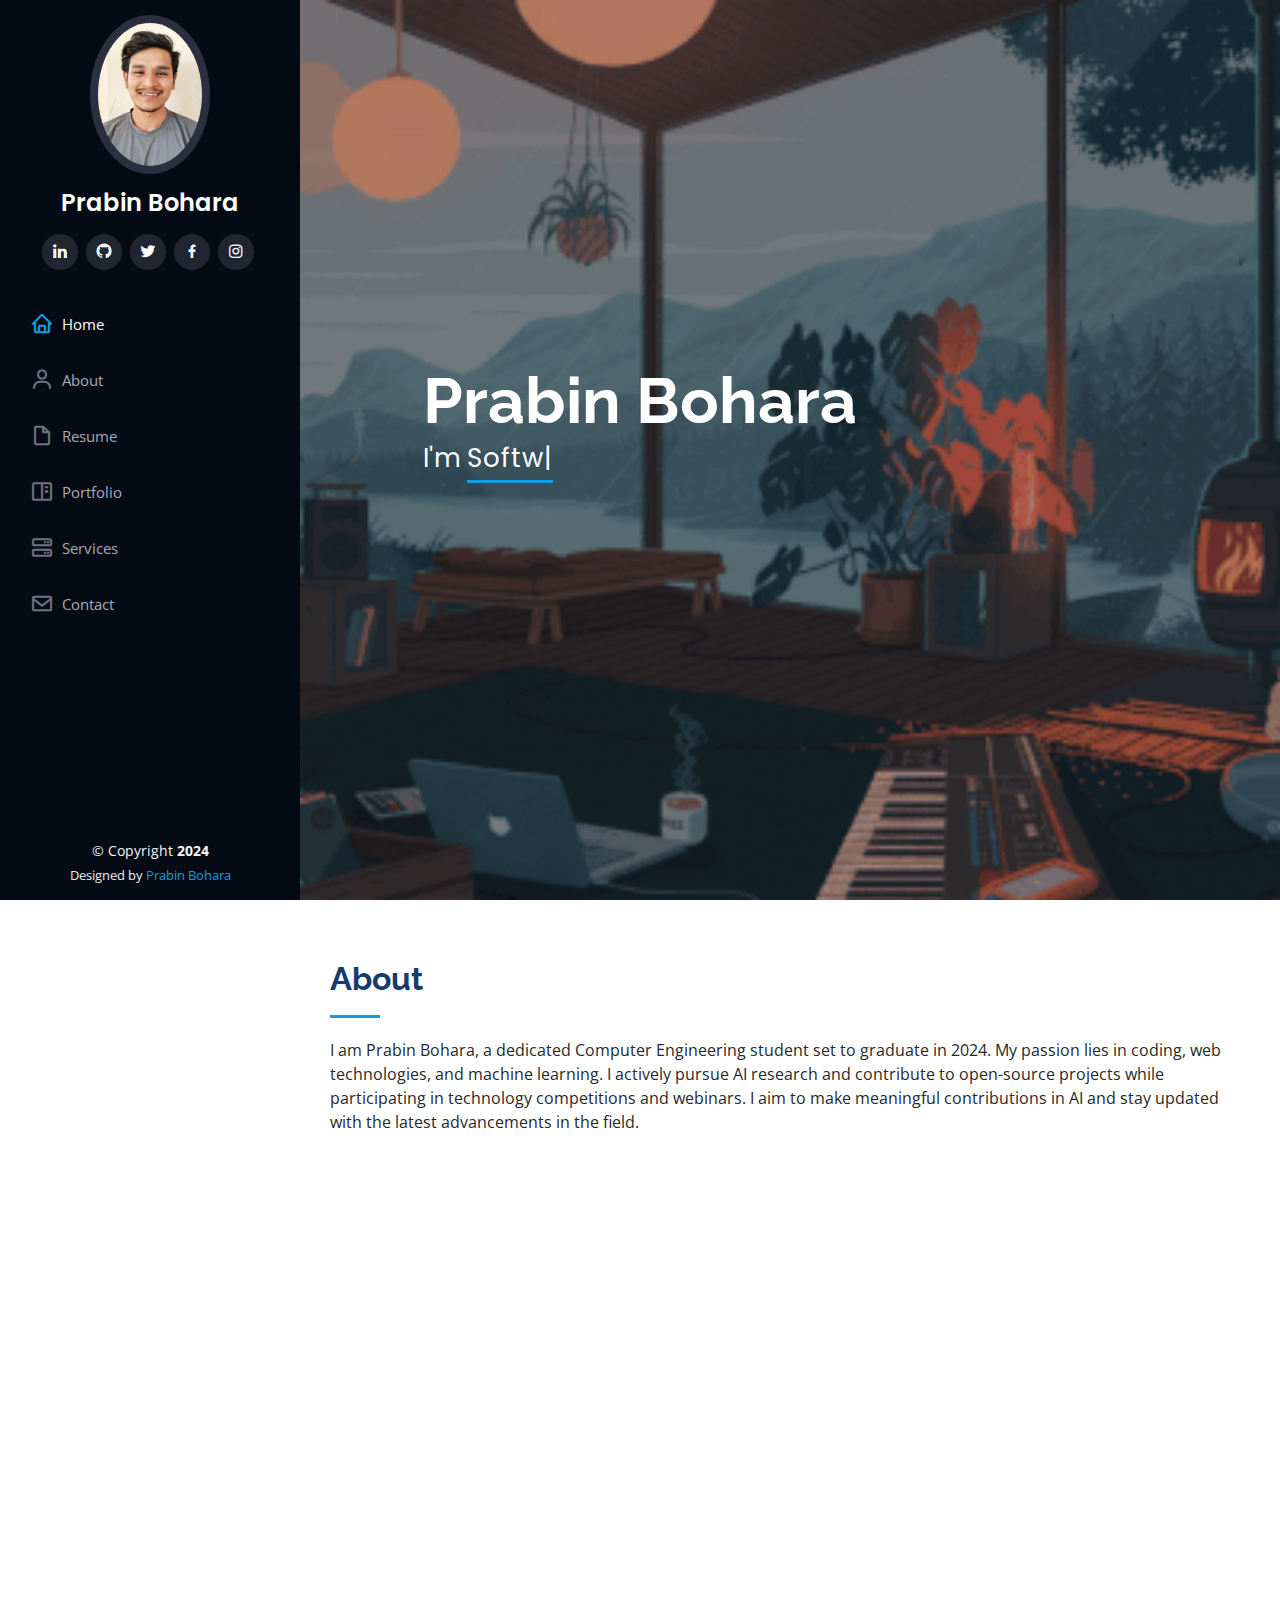
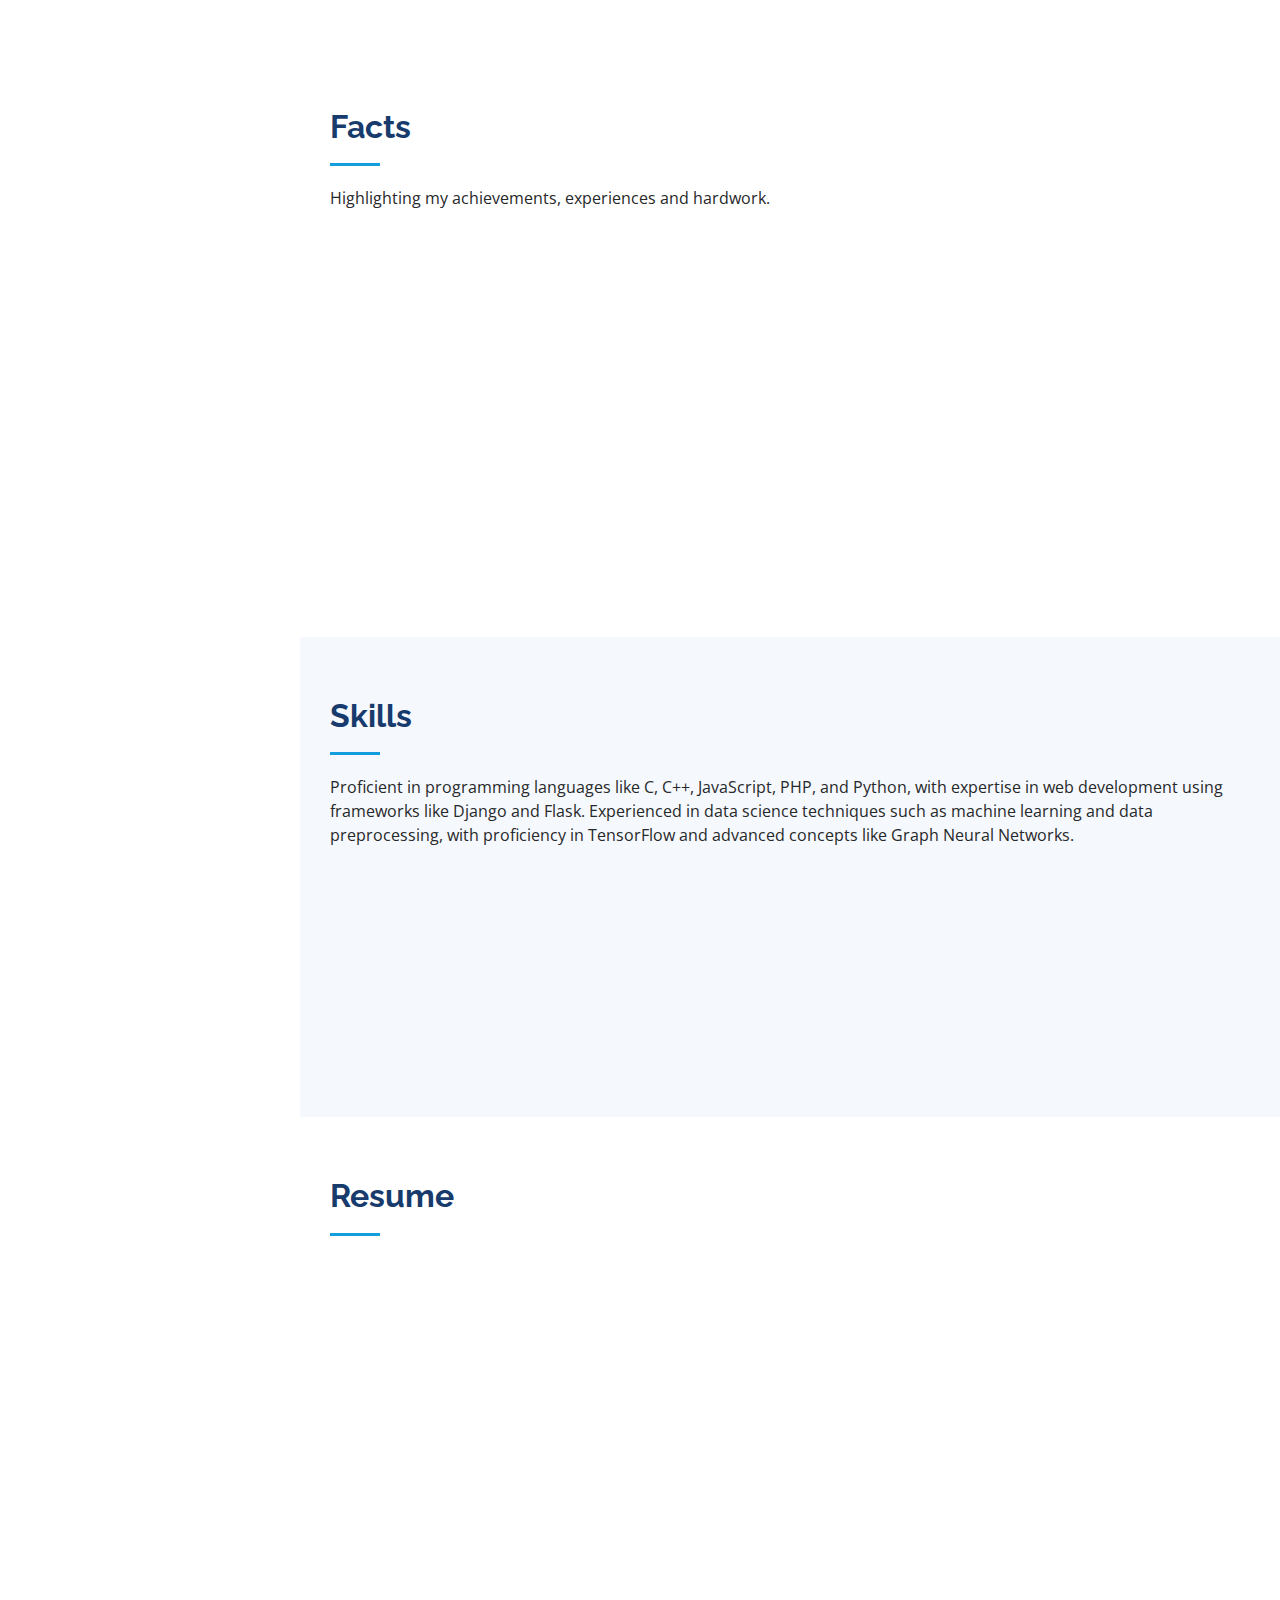
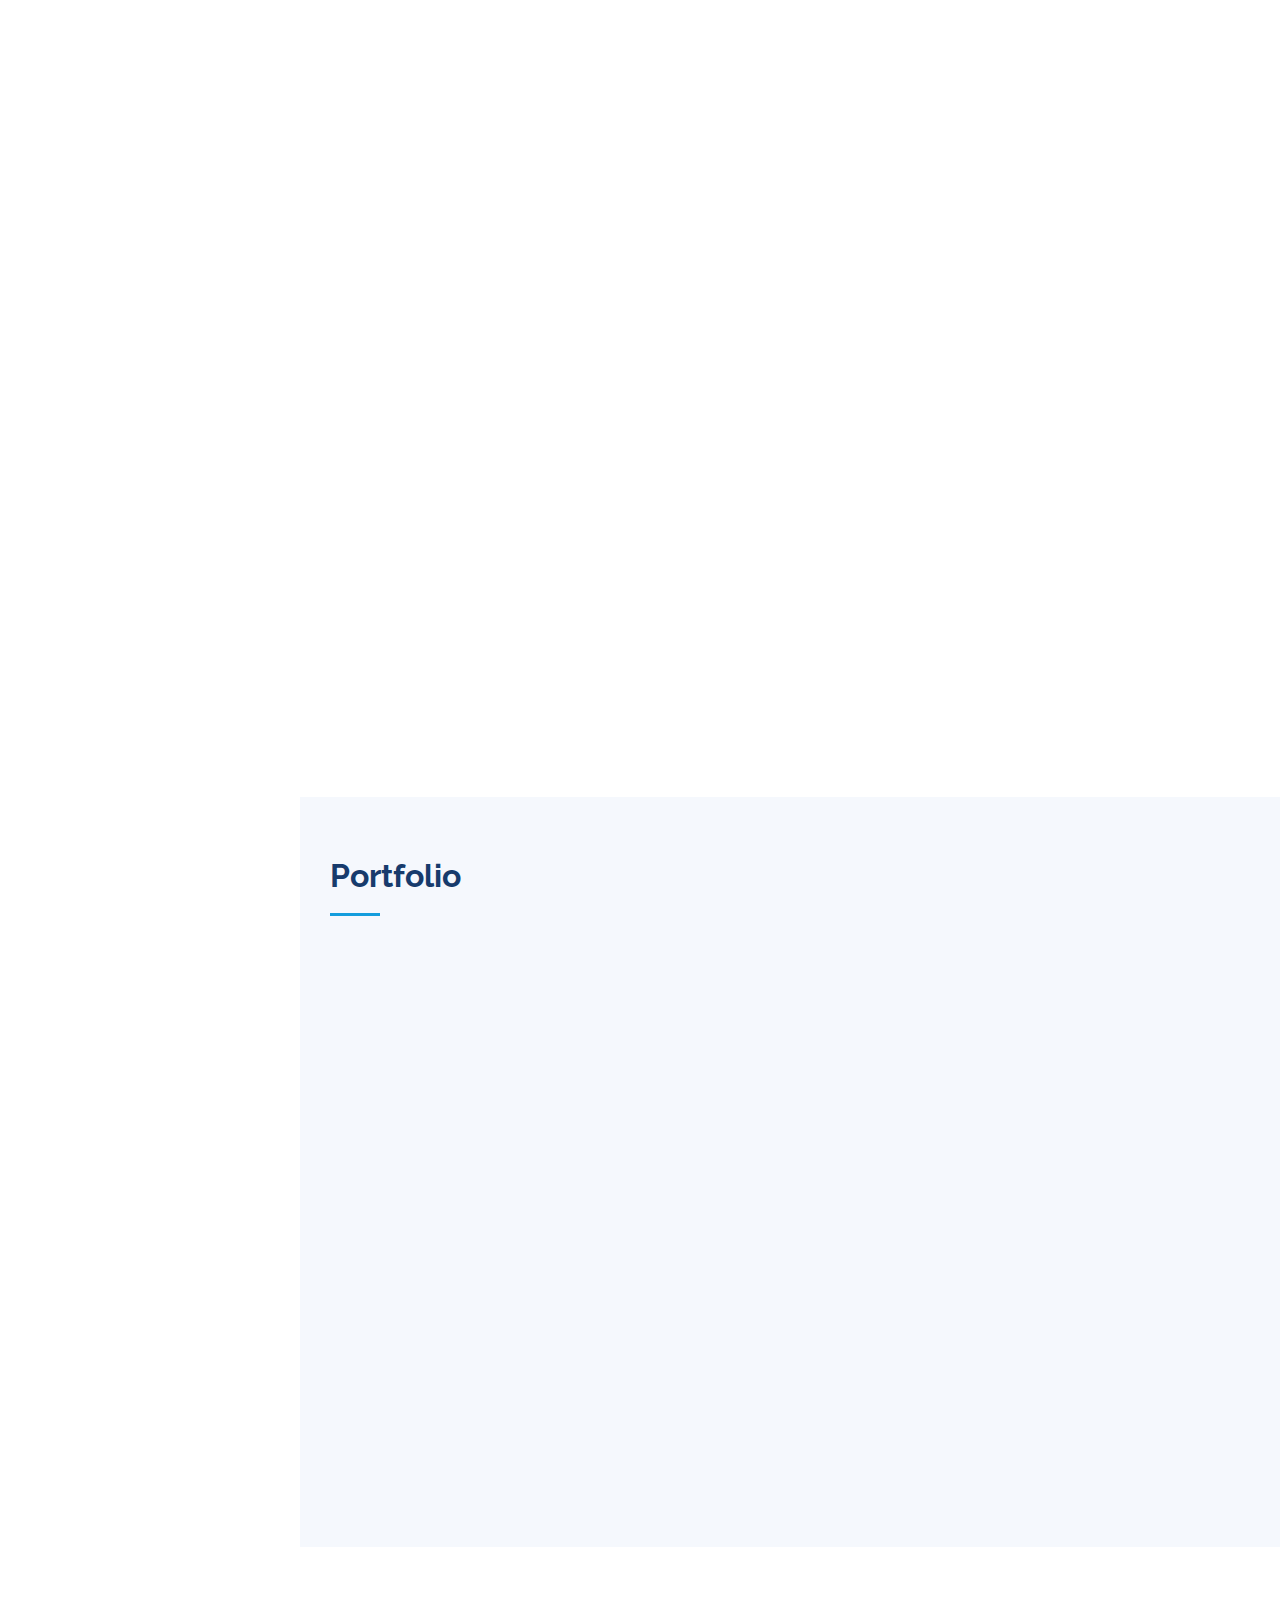
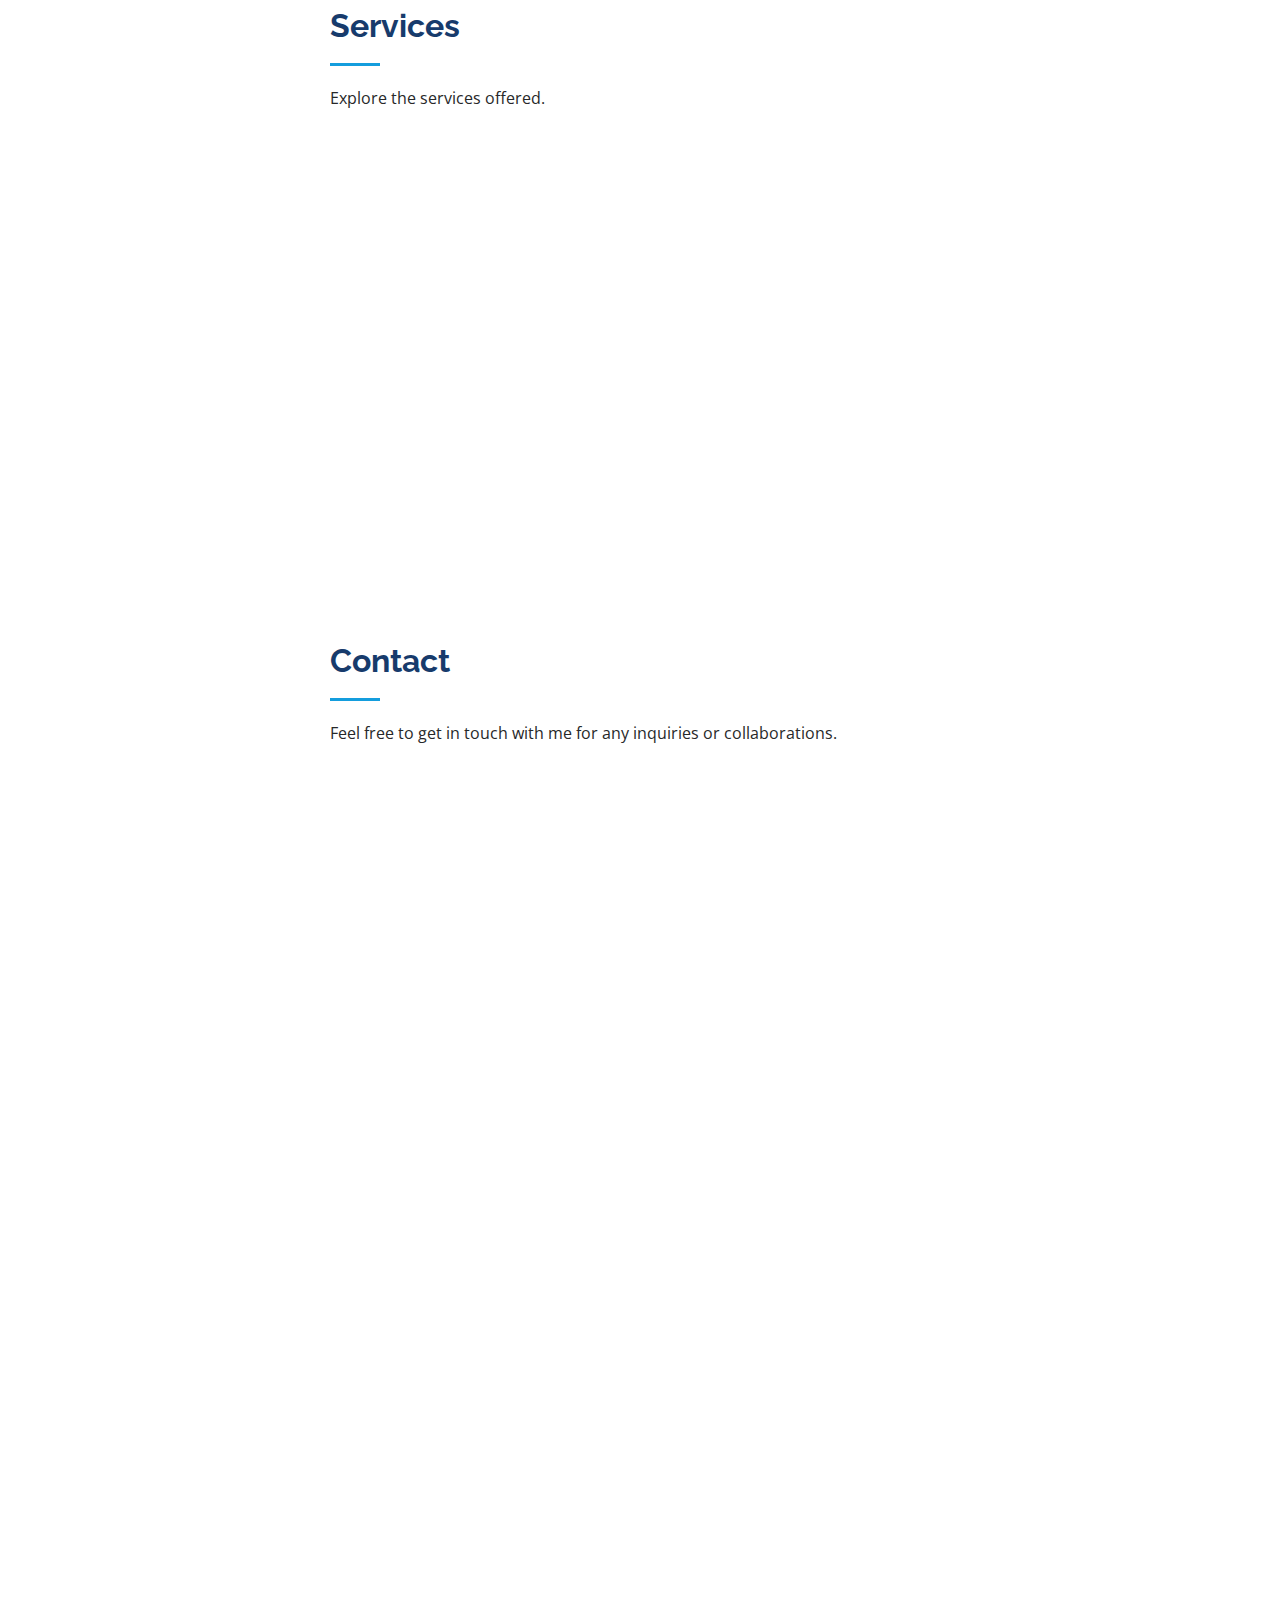
==== index.html @ 0c01a7d6 "Initial commit" ====
<!DOCTYPE html>
<html lang="en">

<head>
  <meta charset="utf-8">
  <meta content="width=device-width, initial-scale=1.0" name="viewport">

  <title>Prabin Bohara</title>
  <meta content="" name="description">
  <meta content="" name="keywords">

  <!-- Favicons -->
  <link href="assets/img/favicon.png" rel="icon">
  <link href="assets/img/apple-touch-icon.png" rel="apple-touch-icon">

  <!-- Google Fonts -->
  <link href="https://fonts.googleapis.com/css?family=Open+Sans:300,300i,400,400i,600,600i,700,700i|Raleway:300,300i,400,400i,500,500i,600,600i,700,700i|Poppins:300,300i,400,400i,500,500i,600,600i,700,700i" rel="stylesheet">

  <!-- Vendor CSS Files -->
  <link href="assets/vendor/aos/aos.css" rel="stylesheet">
  <link href="assets/vendor/bootstrap/css/bootstrap.min.css" rel="stylesheet">
  <link href="assets/vendor/bootstrap-icons/bootstrap-icons.css" rel="stylesheet">
  <link href="assets/vendor/boxicons/css/boxicons.min.css" rel="stylesheet">
  <link href="assets/vendor/glightbox/css/glightbox.min.css" rel="stylesheet">
  <link href="assets/vendor/swiper/swiper-bundle.min.css" rel="stylesheet">

  <!-- Template Main CSS File -->
  <link href="assets/css/style.css" rel="stylesheet">
</head>

<body>

  <!-- ======= Mobile nav toggle button ======= -->
  <i class="bi bi-list mobile-nav-toggle d-xl-none"></i>

  <!-- ======= Header ======= -->
  <header id="header">
    <div class="d-flex flex-column">

      <div class="profile">
        <img src="assets/img/profile-img.jpg" alt="" class="img-fluid rounded-circle">
        <h1 class="text-light"><a href="index.html">Prabin Bohara</a></h1>
        <div class="social-links mt-3 text-center">
          <a href="https://www.linkedin.com/in/prabinbohara10/" class="linkedin"><i class="bx bxl-linkedin"></i></a>
          <a href="https://github.com/prabinbohara10" class="github"><i class="bx bxl-github"></i></a>
          <a href="#" class="linkedin"><i class="bx bxl-twitter"></i></a>
          <a href="https://www.facebook.com/prabin.bohara.733/" class="facebook"><i class="bx bxl-facebook"></i></a>
          <a href="#" class="instagram"><i class="bx bxl-instagram"></i></a>
          <!-- <a href="#" class="google-plus"><i class="bx bxl-skype"></i></a> -->
          
        </div>
      </div>

      <nav id="navbar" class="nav-menu navbar">
        <ul>
          <li><a href="#hero" class="nav-link scrollto active"><i class="bx bx-home"></i> <span>Home</span></a></li>
          <li><a href="#about" class="nav-link scrollto"><i class="bx bx-user"></i> <span>About</span></a></li>
          <li><a href="#resume" class="nav-link scrollto"><i class="bx bx-file-blank"></i> <span>Resume</span></a></li>
          <li><a href="#portfolio" class="nav-link scrollto"><i class="bx bx-book-content"></i> <span>Portfolio</span></a></li>
          <li><a href="#services" class="nav-link scrollto"><i class="bx bx-server"></i> <span>Services</span></a></li>
          <li><a href="#contact" class="nav-link scrollto"><i class="bx bx-envelope"></i> <span>Contact</span></a></li>
        </ul>
      </nav><!-- .nav-menu -->
    </div>
  </header><!-- End Header -->

  <!-- ======= Hero Section ======= -->
  <section id="hero" class="d-flex flex-column justify-content-center align-items-center">
    <div class="hero-container" data-aos="fade-in">
      <h1>Prabin Bohara</h1>
      <p>I'm <span class="typed" data-typed-items="Software Developer, Designer, ML Engineer, Freelancer"></span></p>
    </div>
  </section><!-- End Hero -->

  <main id="main">

    <!-- ======= About Section ======= -->
    <section id="about" class="about">
      <div class="container">

        <div class="section-title">
          <h2>About</h2>
          <p>I am Prabin Bohara, a dedicated Computer Engineering student set to graduate in 2024. My passion lies in coding, web technologies, and machine learning. I actively pursue AI research and contribute to open-source projects while participating in technology competitions and webinars. I aim to make meaningful contributions in AI and stay updated with the latest advancements in the field.</p>
        </div>

        <div class="row">
          <div class="col-lg-4" data-aos="fade-right">
            <img src="assets/img/profile-img.jpg" class="img-fluid" alt="">
          </div>
          <div class="col-lg-8 pt-4 pt-lg-0 content" data-aos="fade-left">
            <h3>Machine Learning Engineer &amp; Web Developer.</h3>
            <p class="fst-italic">
              I am currently engaged in two exciting projects: Firstly, I'm working on 3D human reconstruction from 2D images with garment transfer and fine texture details. Secondly, I'm developing object detection models tailored for agricultural farms to run on edge devices. These projects involve advanced computer vision techniques and optimization for real-time analysis in resource-constrained environments.
            </p>
            <br>
            <br>
            <div class="row">
              <div class="col-lg-6">
                <ul>
                  <li><i class="bi bi-chevron-right"></i> <strong>Birthday:</strong> <span>10 June 2000</span></li>
                  <li><i class="bi bi-chevron-right"></i> <strong>Website:</strong> <span>www.prabinbohara.com.np</span></li>
                  <li><i class="bi bi-chevron-right"></i> <strong>Phone:</strong> <span>+977-9840384109</span></li>
                  <li><i class="bi bi-chevron-right"></i> <strong>City:</strong> <span>Kathmandu, Nepal</span></li>
                </ul>
              </div>
              <div class="col-lg-6">
                <ul>
                  <li><i class="bi bi-chevron-right"></i> <strong>Age:</strong> <span>23</span></li>
                  <li><i class="bi bi-chevron-right"></i> <strong>Degree:</strong> <span>B.E. Computer Engineering</span></li>
                  <li><i class="bi bi-chevron-right"></i> <strong>Email:</strong> <span>prabinbohara10@gmail.com</span></li>
                  <li><i class="bi bi-chevron-right"></i> <strong>Freelance:</strong> <span>Available</span></li>
                </ul>
              </div>
            </div>
            <p>
              
            </p>
          </div>
        </div>

      </div>
    </section><!-- End About Section -->

    <!-- ======= Facts Section ======= -->
    <section id="facts" class="facts">
      <div class="container">

        <div class="section-title">
          <h2>Facts</h2>
          <p>Highlighting my achievements, experiences and hardwork.</p>
        </div>

        <div class="row no-gutters">

          <div class="col-lg-3 col-md-6 d-md-flex align-items-md-stretch" data-aos="fade-up">
            <div class="count-box">
              <i class="bi bi-emoji-smile"></i>
              <span data-purecounter-start="0" data-purecounter-end="70" data-purecounter-duration="1" class="purecounter"></span>
              <p><strong>Projects Completed</strong><br>Wide-ranging portfolio including web development, machine learning applications, and software engineering projects.</p>
            </div>
          </div>

          <div class="col-lg-3 col-md-6 d-md-flex align-items-md-stretch" data-aos="fade-up" data-aos-delay="100">
            <div class="count-box">
              <i class="bi bi-journal-richtext"></i>
              <span data-purecounter-start="0" data-purecounter-end="10" data-purecounter-duration="1" class="purecounter"></span>
              <p><strong>Certifications</strong><br>Achieved certifications in machine learning, web development, and data science.</p>
            </div>
          </div>

          <div class="col-lg-3 col-md-6 d-md-flex align-items-md-stretch" data-aos="fade-up" data-aos-delay="200">
            <div class="count-box">
              <i class="bi bi-headset"></i>
              <span data-purecounter-start="0" data-purecounter-end="9900" data-purecounter-duration="1" class="purecounter"></span>
              <p><strong>Hours of Learning</strong><br>Devoted over 1000 hours to self-learning and professional development.</p>
            </div>
          </div>

          <div class="col-lg-3 col-md-6 d-md-flex align-items-md-stretch" data-aos="fade-up" data-aos-delay="300">
            <div class="count-box">
              <i class="bi bi-people"></i>
              <span data-purecounter-start="0" data-purecounter-end="9" data-purecounter-duration="1" class="purecounter"></span>
              <p><strong>Team Projects</strong><br>Collaborated on 5+ interdisciplinary projects with diverse teams.</p>
            </div>
          </div>

        </div>

      </div>
    </section><!-- End Facts Section -->
    

    <!-- ======= Skills Section ======= -->
    <section id="skills" class="skills section-bg">
      <div class="container">

        <div class="section-title">
          <h2>Skills</h2>
          <p>Proficient in programming languages like C, C++, JavaScript, PHP, and Python, with expertise in web development using frameworks like Django and Flask. Experienced in data science techniques such as machine learning and data preprocessing, with proficiency in TensorFlow and advanced concepts like Graph Neural Networks.</p>
        </div>

        <div class="row skills-content">

          <div class="col-lg-6" data-aos="fade-up">

            <div class="progress">
              <span class="skill">Python <i class="val">95%</i></span>
              <div class="progress-bar-wrap">
                <div class="progress-bar" role="progressbar" aria-valuenow="95" aria-valuemin="0" aria-valuemax="100"></div>
              </div>
            </div>

            <div class="progress">
              <span class="skill">JavaScript <i class="val">75%</i></span>
              <div class="progress-bar-wrap">
                <div class="progress-bar" role="progressbar" aria-valuenow="75" aria-valuemin="0" aria-valuemax="100"></div>
              </div>
            </div>

            <div class="progress">
              <span class="skill">PHP <i class="val">75%</i></span>
              <div class="progress-bar-wrap">
                <div class="progress-bar" role="progressbar" aria-valuenow="75" aria-valuemin="0" aria-valuemax="100"></div>
              </div>
            </div>

          </div>

          <div class="col-lg-6" data-aos="fade-up" data-aos-delay="100">

            <div class="progress">
              <span class="skill">Machine Learning <i class="val">80%</i></span>
              <div class="progress-bar-wrap">
                <div class="progress-bar" role="progressbar" aria-valuenow="80" aria-valuemin="0" aria-valuemax="100"></div>
              </div>
            </div>

            <div class="progress">
              <span class="skill">Computer Vision<i class="val">75%</i></span>
              <div class="progress-bar-wrap">
                <div class="progress-bar" role="progressbar" aria-valuenow="75" aria-valuemin="0" aria-valuemax="100"></div>
              </div>
            </div>

            <div class="progress">
              <span class="skill">Data Structure and Algorithm <i class="val">80%</i></span>
              <div class="progress-bar-wrap">
                <div class="progress-bar" role="progressbar" aria-valuenow="80" aria-valuemin="0" aria-valuemax="100"></div>
              </div>
            </div>

          </div>

        </div>

      </div>
    </section><!-- End Skills Section -->

    <!-- ======= Resume Section ======= -->
    <section id="resume" class="resume">
      <div class="container">

        <div class="section-title">
          <h2>Resume</h2>
          <p><!--Title of resume--></p>
        </div>

        <div class="row">
          <div class="col-lg-6" data-aos="fade-up">
            <h3 class="resume-title">Education</h3>
            <div class="resume-item">
              <h4>Bachelor of Computer Engineering</h4>
              <h5>2020 - Present</h5>
              <p><em>Thapathali Campus – Institute Of Engineering, Thapathali, Kathmandu</em></p>
              <p>Percentage: 75%</p>
            </div>
            <div class="resume-item">
              <h4>High School Diploma</h4>
              <h5>2017 - 2019</h5>
              <p><em>Sainik Awasiya Mahavidyalaya, Sallaghari, Bhaktapur</em></p>
              <p>GPA: 3.36</p>
            </div>

            <h3 class="resume-title">Experience</h3>
            <div class="resume-item">
              <h4>R&D Intern</h4>
              <h5>Jan, 2024 - Present</h5>
              <p><em>Javra Softwares, Kathmandu</em></p>
              <ul>
                <li>Working on Image/Product creation for e-commerce using generative modeling.</li>
                <li>Developing object detection for agriculture farm to run on edge devices.</li>
              </ul>
            </div>
            <div class="resume-item">
              <h4>Consultant</h4>
              <h5>June, 2023 - Present</h5>
              <p><em>ECAST - Electronics and Computer Community Amidst Students, Thapathali, Kathmandu</em></p>
              <ul>
                <li>Event Manager: Feb, 2022 – May, 2023</li>
                <li>Software Co-ordinator: Jan, 2020 – Feb, 2022</li>
              </ul>
            </div> 
          </div>

          <div class="col-lg-6" data-aos="fade-up" data-aos-delay="100">
            <h3 class="resume-title"></h3>
            <div class="resume-item">
              <h4>Autonomous Engineer</h4>
              <h5>Dec, 2021 - Present</h5>
              <p><em>Team Shireto, Thapathali, Kathmandu</em></p>
              <ul>
                <li>Lane Construction: Mathematical algorithms for lane detection and regression.</li>
                <li>Object Detection: Utilized single-shot detectors like YOLO(v5) and fine-tuned models.</li>
                <li>Perception and Localization: Designed algorithms for object perception and localization.</li>
                <li>Planning and Control: Developed initial phase of global planning algorithm.</li>
              </ul>
            </div>
            <div class="resume-item">
              <h4>AI Fellowship</h4>
              <h5>Jan, 2023 - Nov, 2023</h5>
              <p><em>Fuse Machines, Kathmandu</em></p>
              <ul>
                <li>Completed the Fusemachines AI Fellowship, gaining hands-on experience in AI and Data Science.</li>
                <li>Acquired expertise in data cleaning, mapping, analysis, and applied concepts in real-world projects.</li>
                <li>Received full scholarship and Microdegree™, with exposure to potential career opportunities at renowned tech companies.</li>
              </ul>
            </div>
            <div class="resume-item">
              <h4>Student Partnership</h4>
              <h5>Apr, 2023 - Dec, 2023</h5>
              <p><em>Leapfrog Technology, Kathmandu</em></p>
              <ul>
                <li>Participated in the Leapfrog Student Partnership Program, enhancing soft and technical skills.</li>
                <li>Engaged with industry professionals and peers, expanding professional network.</li>
                <li>Led and contributed to various team projects, developing project management and software development skills.</li>
              </ul>
            </div>
          
          </div>
        </div>
                

        

      </div>
    </section><!-- End Resume Section -->

    <!-- ======= Portfolio Section ======= -->
    <section id="portfolio" class="portfolio section-bg">
      <div class="container">

        <div class="section-title">
          <h2>Portfolio</h2>
          <p></p>
        </div>

        <div class="row" data-aos="fade-up">
          <div class="col-lg-12 d-flex justify-content-center">
            <ul id="portfolio-flters">
              <li data-filter="*" class="filter-active">All</li>
              <li data-filter=".filter-app">App</li>
              <li data-filter=".filter-card">Card</li>
              <li data-filter=".filter-web">Web</li>
            </ul>
          </div>
        </div>

        <div class="row portfolio-container" data-aos="fade-up" data-aos-delay="100">

          <div class="col-lg-4 col-md-6 portfolio-item filter-app">
            <div class="portfolio-wrap">
              <img src="assets/img/portfolio/portfolio-1.png" class="img-fluid" alt="">
              <div class="portfolio-links">
                <a href="https://github.com/prabinbohara10/Virtual-Try-On-Web-App"  title="Code"><i class="bx bxl-github"></i></a>
                <a href="https://youtu.be/Ln3ZlYpJ9sw" title="Video Demo"><i class="bx bxl-youtube"></i></a>
              </div>
            </div>
          </div>

          <div class="col-lg-4 col-md-6 portfolio-item filter-web">
            <div class="portfolio-wrap">
              <img src="assets/img/portfolio/portfolio-2.png" class="img-fluid" alt="">
              <div class="portfolio-links">
                <a href="https://github.com/prabinbohara10/Fit_Fusion"  title="Code"><i class="bx bxl-github"></i></a>
                <a href="https://www.youtube.com/watch?v=EOSMt_XCK-E" title="Video Demo"><i class="bx bxl-youtube"></i></a>
              </div>
            </div>
          </div>

          <div class="col-lg-4 col-md-6 portfolio-item filter-app">
            <div class="portfolio-wrap">
              <img src="assets/img/portfolio/portfolio-3.png" class="img-fluid" alt="">
              <div class="portfolio-links">
                <a href="https://github.com/Music-Generation-with-Transformers"  title="Code"><i class="bx bxl-github"></i></a>
                <a href="https://www.youtube.com/watch?v=k5vIZ0ONbFM" title="Video Demo"><i class="bx bxl-youtube"></i></a>
              </div>
            </div>
          </div>

          <div class="col-lg-4 col-md-6 portfolio-item filter-card">
            <div class="portfolio-wrap">
              <img src="assets/img/portfolio/portfolio-4.png" class="img-fluid" alt="">
              <div class="portfolio-links">
                <a href="assets/img/portfolio/portfolio-4.png" data-gallery="portfolioGallery" class="portfolio-lightbox" title="Card 2"><i class="bx bxl-github"></i></a>
                <a href="portfolio-details.html" title="More Details"><i class="bx bxl-youtube"></i></a>
              </div>
            </div>
          </div>

          <div class="col-lg-4 col-md-6 portfolio-item filter-web">
            <div class="portfolio-wrap">
              <img src="assets/img/portfolio/portfolio-5.png" class="img-fluid" alt="">
              <div class="portfolio-links">
                <a href="assets/img/portfolio/portfolio-5.png" data-gallery="portfolioGallery" class="portfolio-lightbox" title="Web 2"><i class="bx bxl-github"></i></a>
                <a href="portfolio-details.html" title="More Details"><i class="bx bxl-youtube"></i></a>
              </div>
            </div>
          </div>

          <div class="col-lg-4 col-md-6 portfolio-item filter-app">
            <div class="portfolio-wrap">
              <img src="assets/img/portfolio/portfolio-6.png" class="img-fluid" alt="">
              <div class="portfolio-links">
                <a href="assets/img/portfolio/portfolio-6.png" data-gallery="portfolioGallery" class="portfolio-lightbox" title="App 3"><i class="bx bxl-github"></i></a>
                <a href="portfolio-details.html" title="More Details"><i class="bx bxl-youtube"></i></a>
              </div>
            </div>
          </div>

        

        </div>

      </div>
    </section><!-- End Portfolio Section -->

    

 <!-- ======= Services Section ======= -->
<section id="services" class="services">
  <div class="container">

    <div class="section-title">
      <h2>Services</h2>
      <p>Explore the services offered.</p>
    </div>

    <div class="row">
      <div class="col-lg-4 col-md-6 icon-box" data-aos="fade-up">
        <div class="icon"><i class="bi bi-gear-wide-connected"></i></div>
        <h4 class="title"><a href="#">Custom Software Development</a></h4>
        <p class="description">Tailored software solutions designed to meet specific business requirements and enhance operational efficiency.</p>
      </div>
      <div class="col-lg-4 col-md-6 icon-box" data-aos="fade-up" data-aos-delay="100">
        <div class="icon"><i class="bi bi-laptop"></i></div>
        <h4 class="title"><a href="#">Web Development</a></h4>
        <p class="description">Creating dynamic and responsive web applications to engage users and drive business growth.</p>
      </div>
      <div class="col-lg-4 col-md-6 icon-box" data-aos="fade-up" data-aos-delay="200">
        <div class="icon"><i class="bi bi-cloud-fill"></i></div>
        <h4 class="title"><a href="#">Cloud Computing</a></h4>
        <p class="description">Harnessing the power of cloud technologies to optimize infrastructure, scale resources, and enhance collaboration.</p>
      </div>
      <div class="col-lg-4 col-md-6 icon-box" data-aos="fade-up" data-aos-delay="300">
        <div class="icon"><i class="bi bi-bar-chart"></i></div>
        <h4 class="title"><a href="#">Artificial Intelligence</a></h4>
        <p class="description">Developing intelligent systems and algorithms to automate processes, analyze data, and make informed decisions.</p>
      </div>
      <div class="col-lg-4 col-md-6 icon-box" data-aos="fade-up" data-aos-delay="400">
        <div class="icon"><i class="bi bi-wifi"></i></div>
        <h4 class="title"><a href="#">IOT Products</a></h4>
        <p class="description">Designing and developing innovative Internet of Things (IoT) solutions to connect devices, collect data, and drive insights.</p>
      </div>
      <div class="col-lg-4 col-md-6 icon-box" data-aos="fade-up" data-aos-delay="500">
        <div class="icon"><i class="bi bi-palette"></i></div>
        <h4 class="title"><a href="#">UI/UX Design</a></h4>
        <p class="description">Creating intuitive and visually appealing user interfaces to enhance user interaction and satisfaction.</p>
      </div>
      
    </div>

  </div>
</section><!-- End Services Section -->


        <!-- ======= Contact Section ======= -->
    <section id="contact" class="contact">
      <div class="container">

        <div class="section-title">
          <h2>Contact</h2>
          <p>Feel free to get in touch with me for any inquiries or collaborations.</p>
        </div>

        <div class="row" data-aos="fade-in">

          <div class="col-lg-5 d-flex align-items-stretch">
            <div class="info">
              <div class="address">
                <i class="bi bi-geo-alt"></i>
                <h4>Location:</h4>
                <p>Kageshwori Manohara, Kathmandu, Nepal</p>
              </div>

              <div class="email">
                <i class="bi bi-envelope"></i>
                <h4>Email:</h4>
                <p>prabinbohara10@gmail.com</p>
              </div>

              <div class="phone">
                <i class="bi bi-phone"></i>
                <h4>Call:</h4>
                <p>+977-9840384109</p>
              </div>

              <iframe src="https://www.google.com/maps/embed?pb=!1m18!1m12!1m3!1d56519.286947822206!2d85.29351711273186!3d27.703221209850756!2m3!1f0!2f0!3f0!3m2!1i1024!2i768!4f13.1!3m3!1m2!1s0x39eb1a3391ca6e0f%3A0x5906f237d41cfba!2z4KS14KSh4KS-IOCkqCDgpa8g4KSV4KS-4KSX4KWH4KS24KWN4KS14KSw4KWAIOCkruCkqOCli-CkueCksOCkviDgpKjgpJfgpLDgpKrgpL7gpLLgpL_gpJXgpL4!5e0!3m2!1sen!2snp!4v1709171267945!5m2!1sen!2snp" width="600" height="450" style="border:0;" allowfullscreen="" loading="lazy" referrerpolicy="no-referrer-when-downgrade"></iframe>
            </div>

          </div>

          <div class="col-lg-7 mt-5 mt-lg-0 d-flex align-items-stretch">
            <form action="forms/contact.php" method="post" role="form" class="php-email-form">
              <div class="row">
                <div class="form-group col-md-6">
                  <label for="name">Your Name</label>
                  <input type="text" name="name" class="form-control" id="name" required>
                </div>
                <div class="form-group col-md-6">
                  <label for="name">Your Email</label>
                  <input type="email" class="form-control" name="email" id="email" required>
                </div>
              </div>
              <div class="form-group">
                <label for="name">Subject</label>
                <input type="text" class="form-control" name="subject" id="subject" required>
              </div>
              <div class="form-group">
                <label for="name">Message</label>
                <textarea class="form-control" name="message" rows="10" required></textarea>
              </div>
              <div class="my-3">
                <div class="loading">Loading</div>
                <div class="error-message"></div>
                <div class="sent-message">Your message has been sent. Thank you!</div>
              </div>
              <div class="text-center"><button type="submit">Send Message</button></div>
            </form>
          </div>

        </div>

      </div>
    </section><!-- End Contact Section -->

  </main><!-- End #main -->

  <!-- ======= Footer ======= -->
  <footer id="footer">
    <div class="container">
      <div class="copyright">
        &copy; Copyright <strong><span>2024</span></strong>
      </div>
      <div class="credits">
        Designed by <a href="index.html">Prabin Bohara</a>
      </div>
    </div>
  </footer><!-- End  Footer -->

  <a href="#" class="back-to-top d-flex align-items-center justify-content-center"><i class="bi bi-arrow-up-short"></i></a>

  <!-- JS Files -->
  <script src="assets/vendor/purecounter/purecounter_vanilla.js"></script>
  <script src="assets/vendor/aos/aos.js"></script>
  <script src="assets/vendor/bootstrap/js/bootstrap.bundle.min.js"></script>
  <script src="assets/vendor/glightbox/js/glightbox.min.js"></script>
  <script src="assets/vendor/isotope-layout/isotope.pkgd.min.js"></script>
  <script src="assets/vendor/swiper/swiper-bundle.min.js"></script>
  <script src="assets/vendor/typed.js/typed.umd.js"></script>
  <script src="assets/vendor/waypoints/noframework.waypoints.js"></script>
  <script src="assets/vendor/php-email-form/validate.js"></script>

  <!-- Template Main JS File -->
  <script src="assets/js/main.js"></script>

</body>

</html>
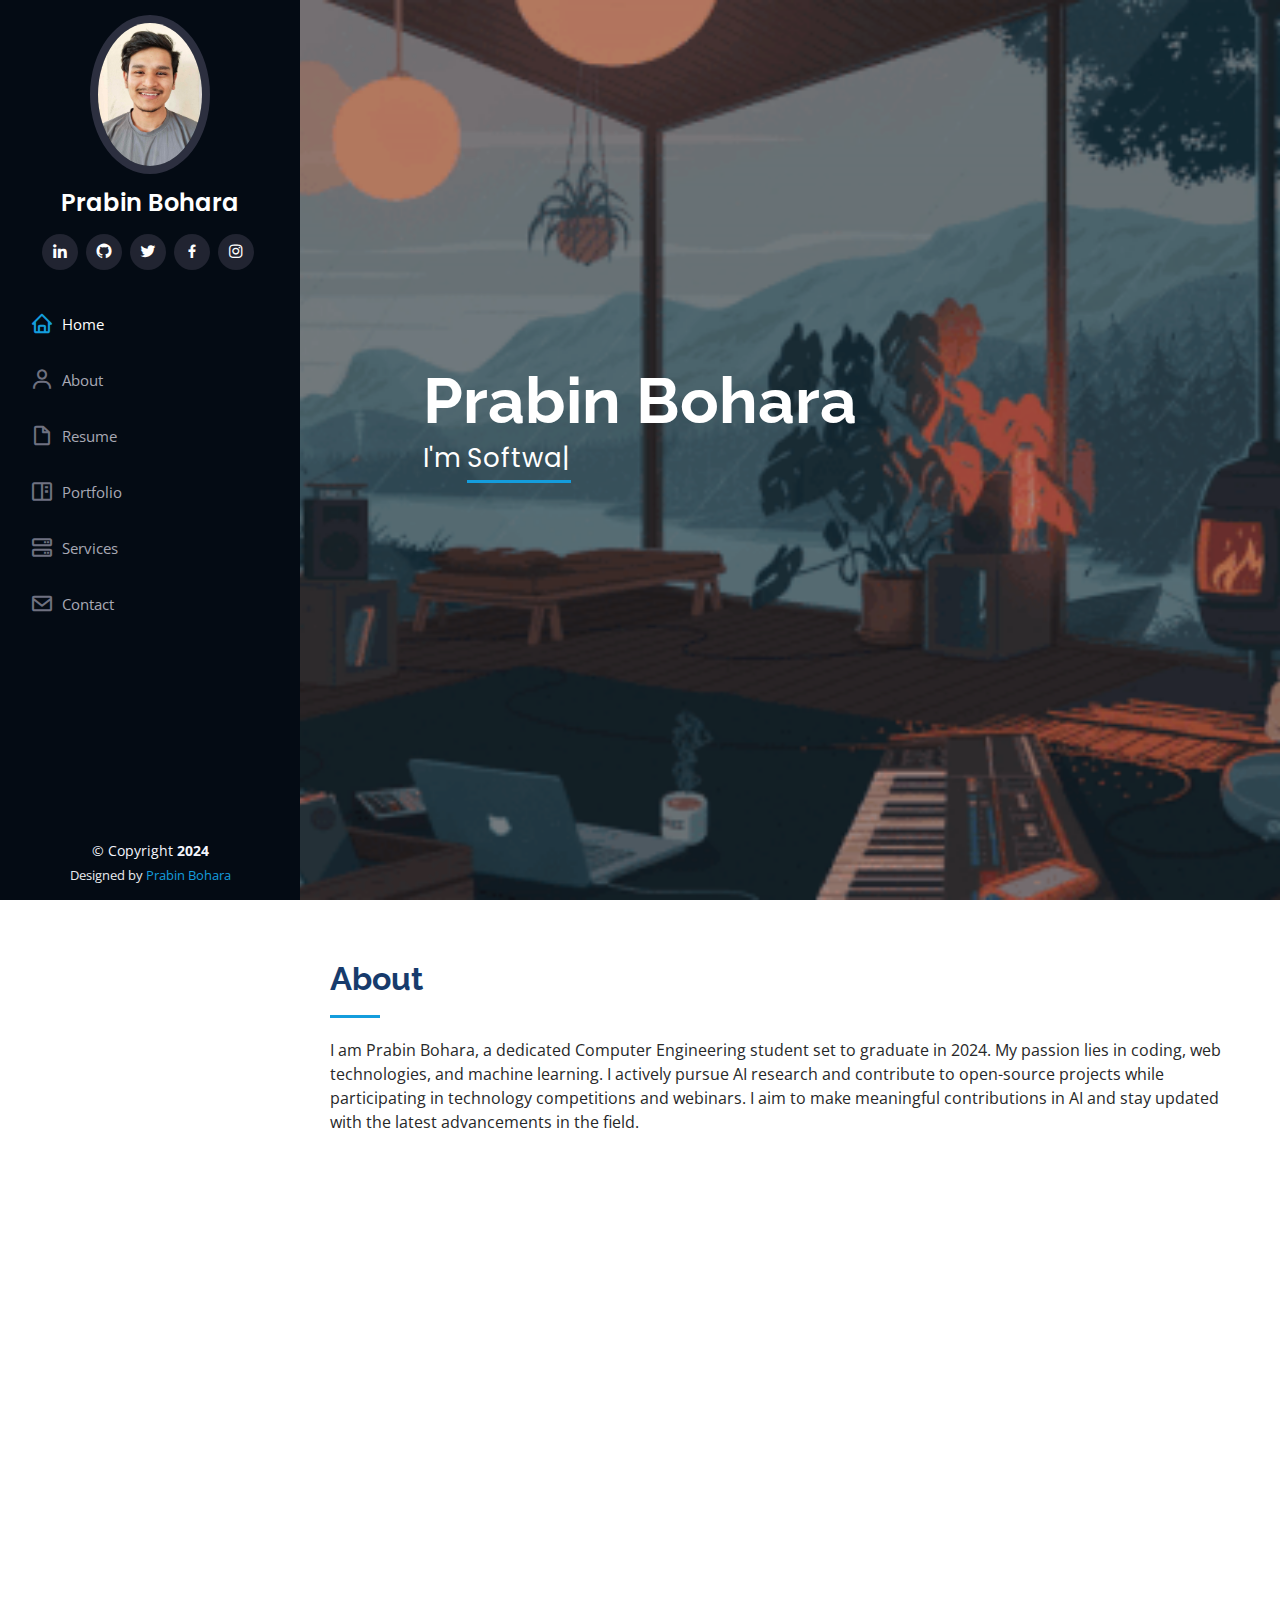
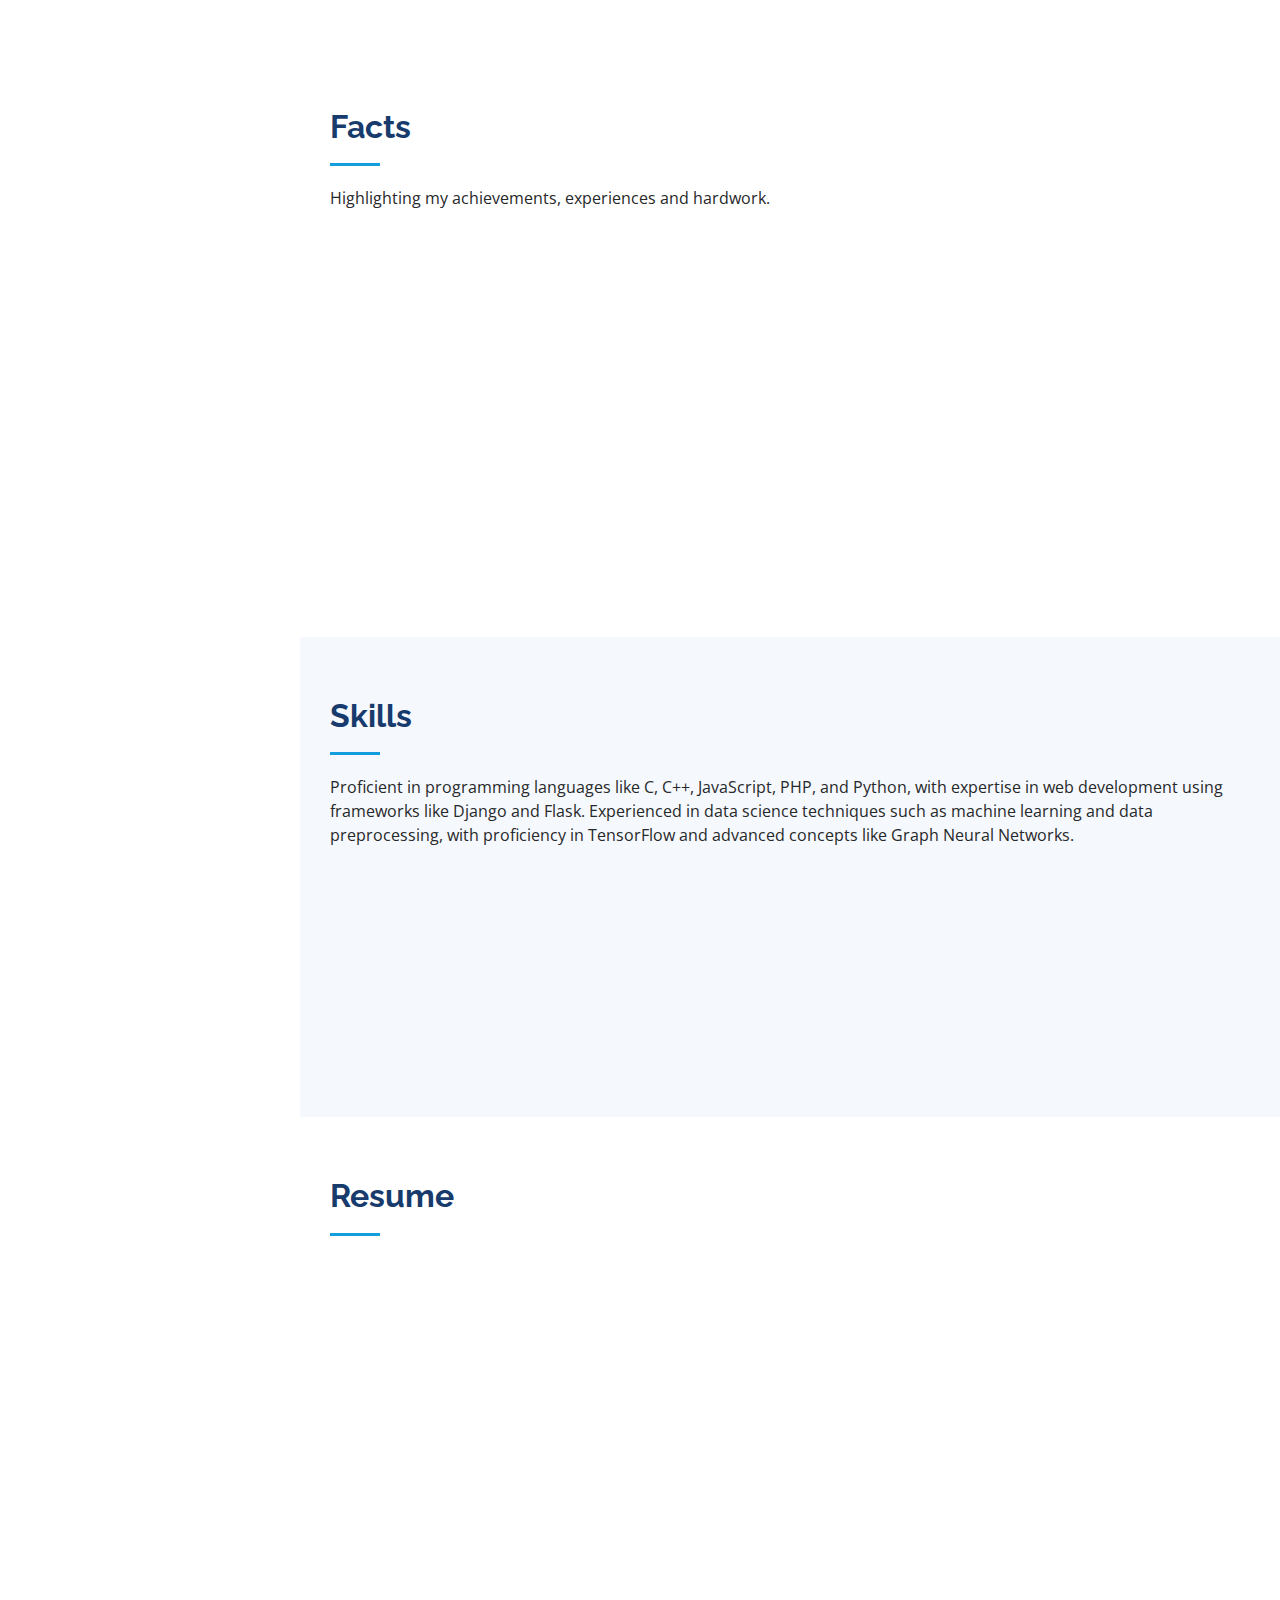
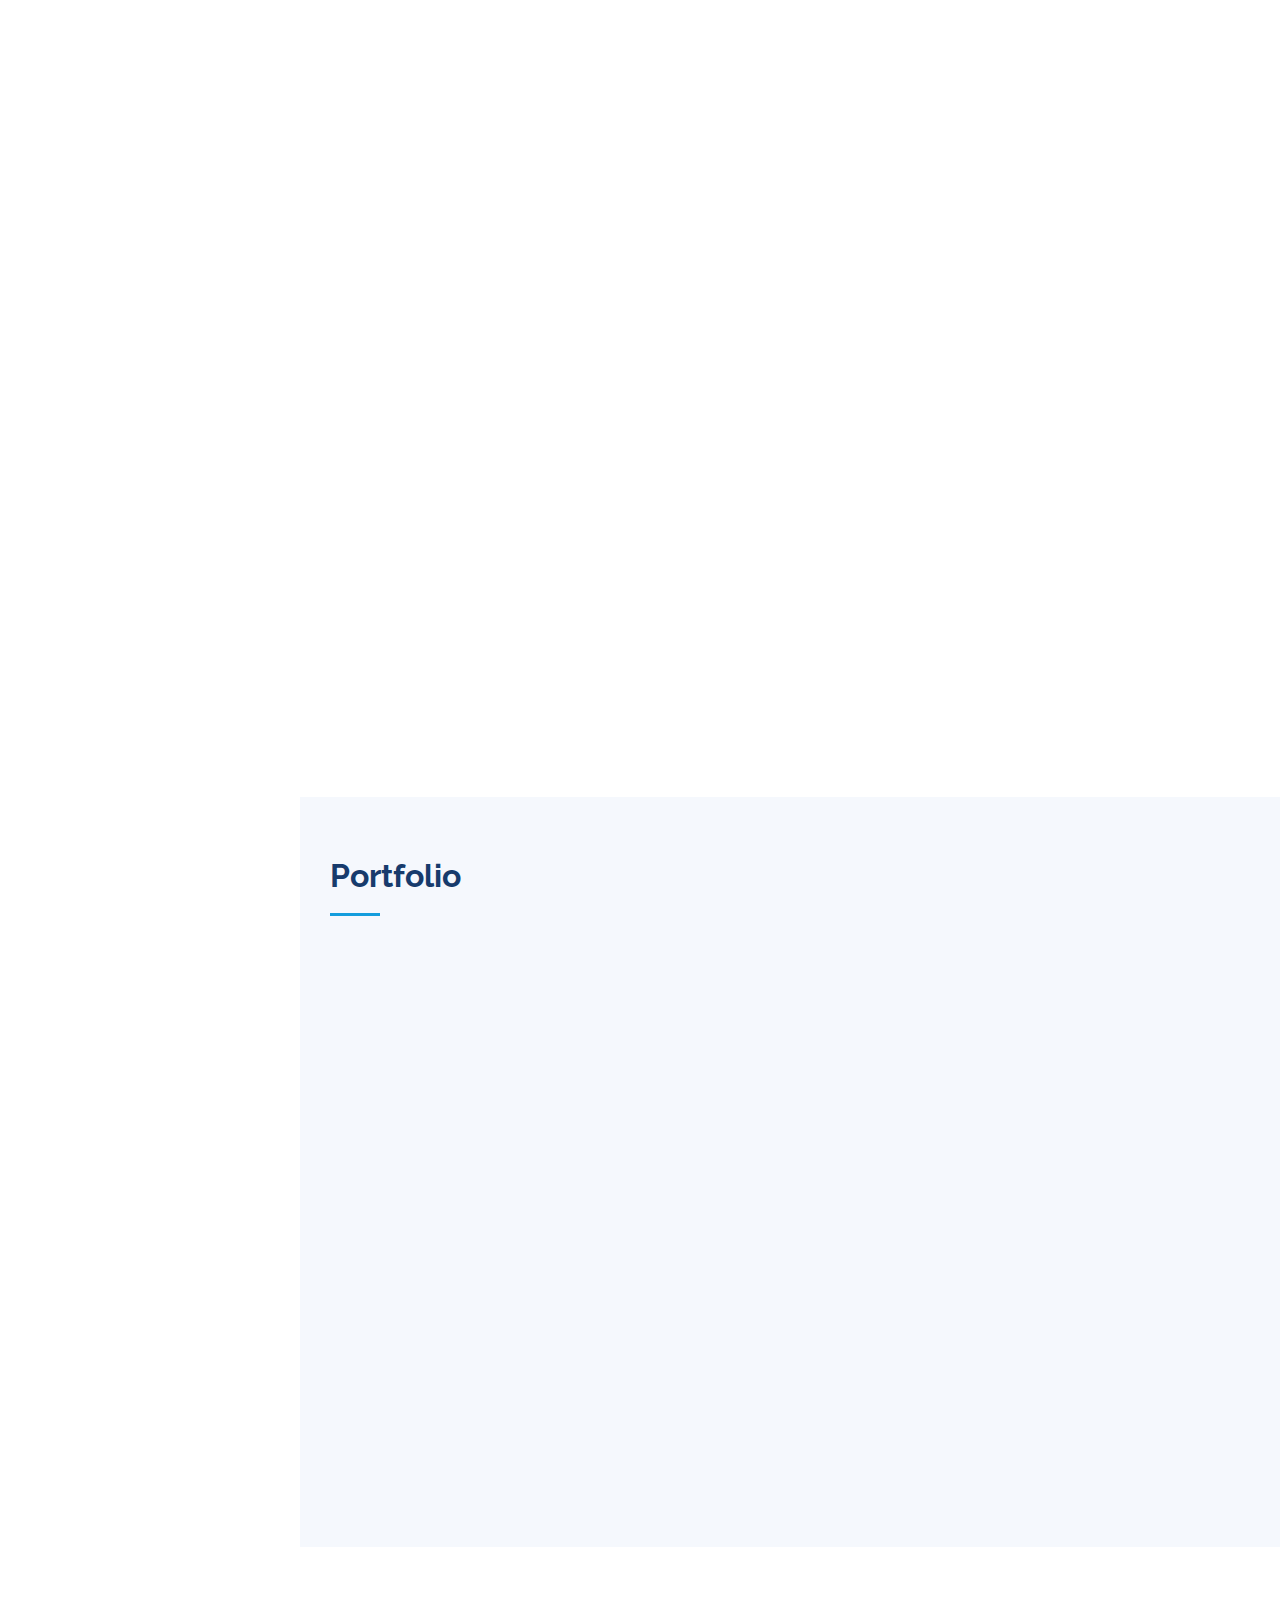
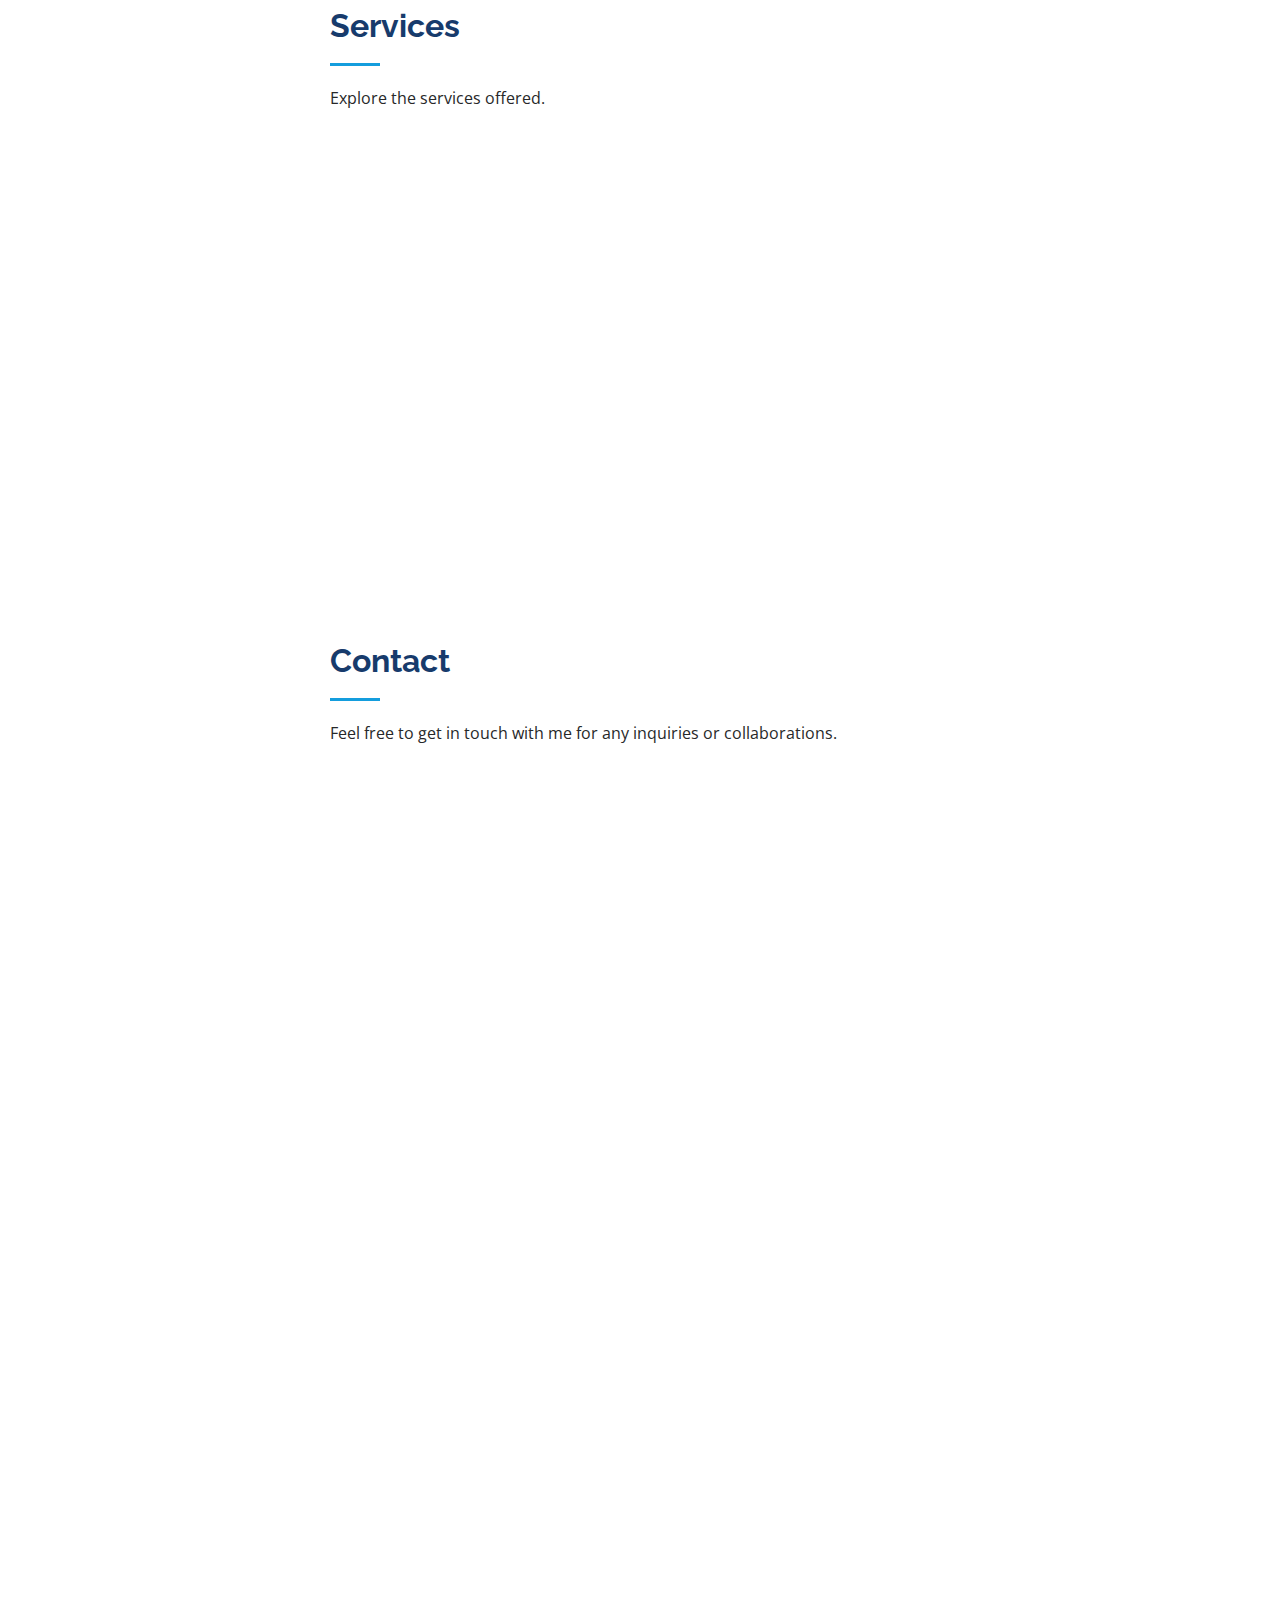
==== commit 389ac81e: "Favicon modified" ====
--- a/index.html
+++ b/index.html
@@ -10,8 +10,8 @@
   <meta content="" name="keywords">
 
   <!-- Favicons -->
-  <link href="assets/img/favicon.png" rel="icon">
-  <link href="assets/img/apple-touch-icon.png" rel="apple-touch-icon">
+  <link href="assets/img/favicon.jpg" rel="icon">
+  <link href="assets/img/favicon.jpg" rel="apple-touch-icon">
 
   <!-- Google Fonts -->
   <link href="https://fonts.googleapis.com/css?family=Open+Sans:300,300i,400,400i,600,600i,700,700i|Raleway:300,300i,400,400i,500,500i,600,600i,700,700i|Poppins:300,300i,400,400i,500,500i,600,600i,700,700i" rel="stylesheet">
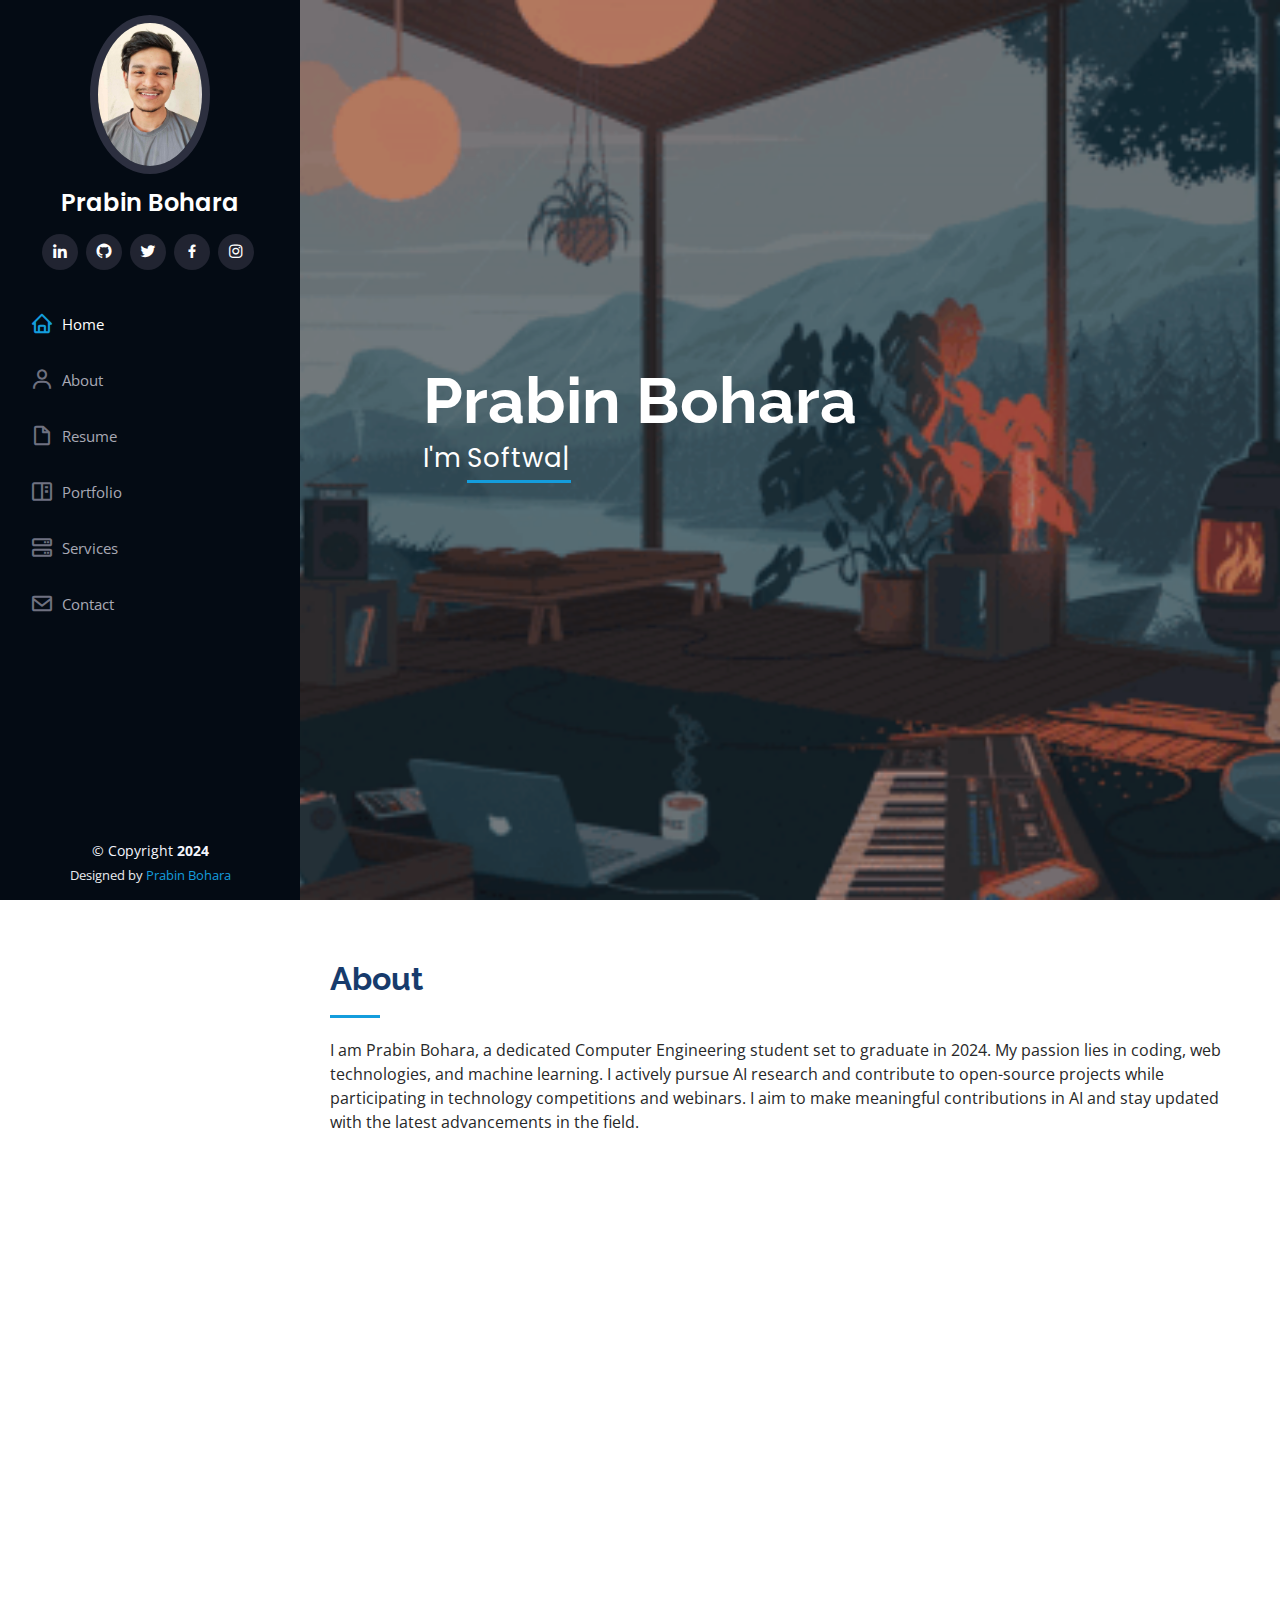
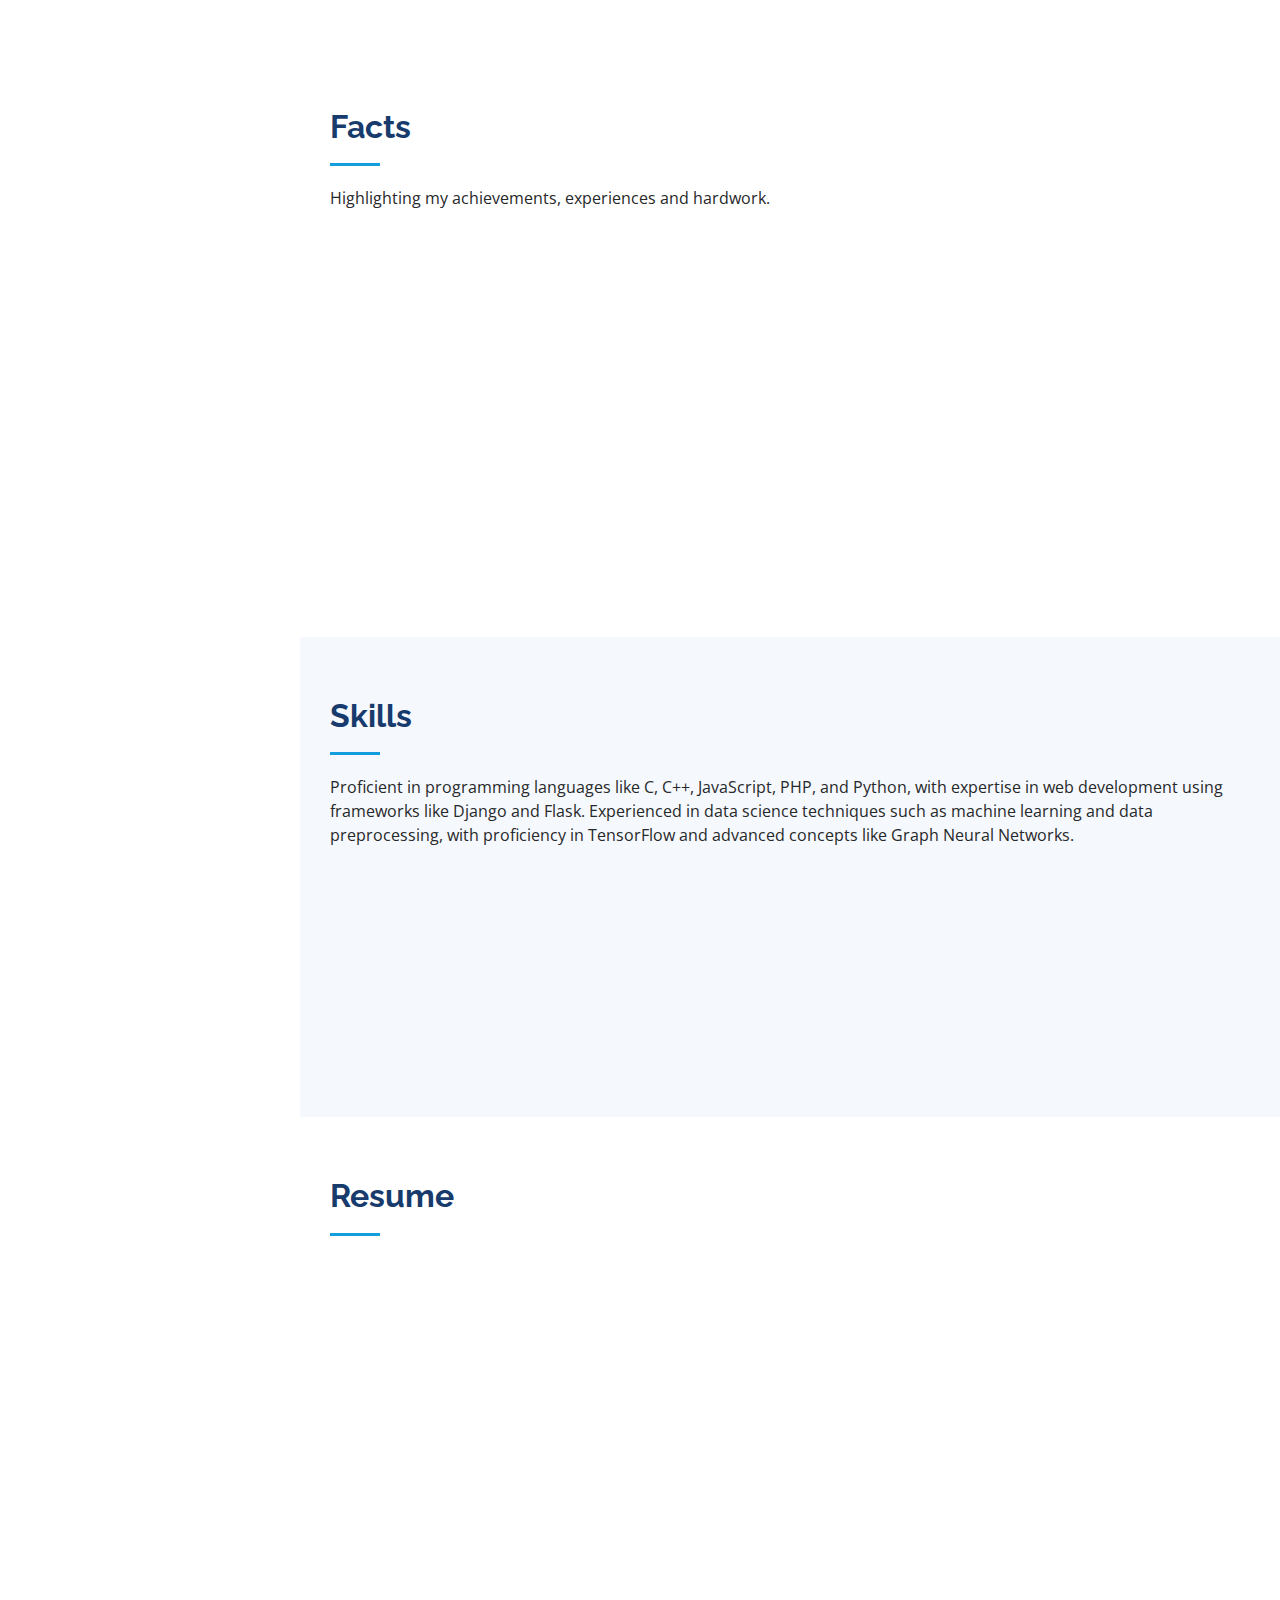
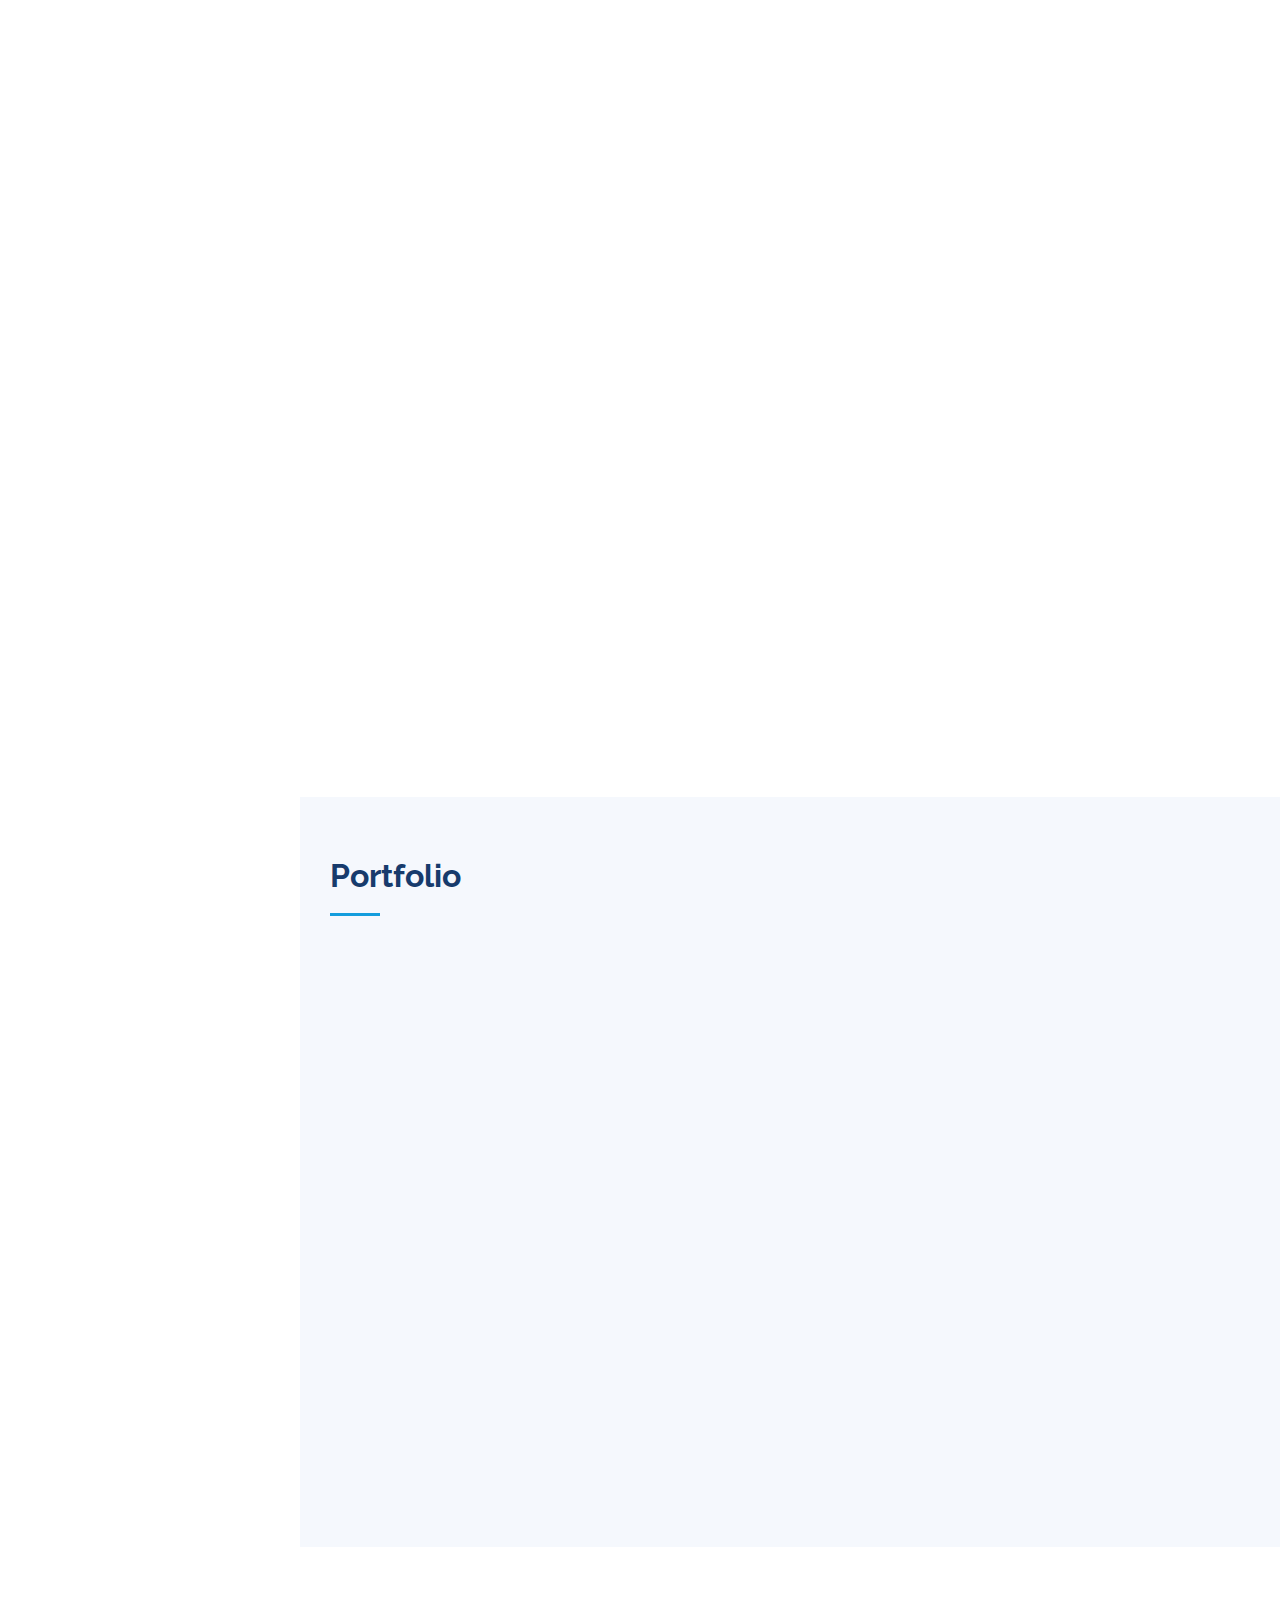
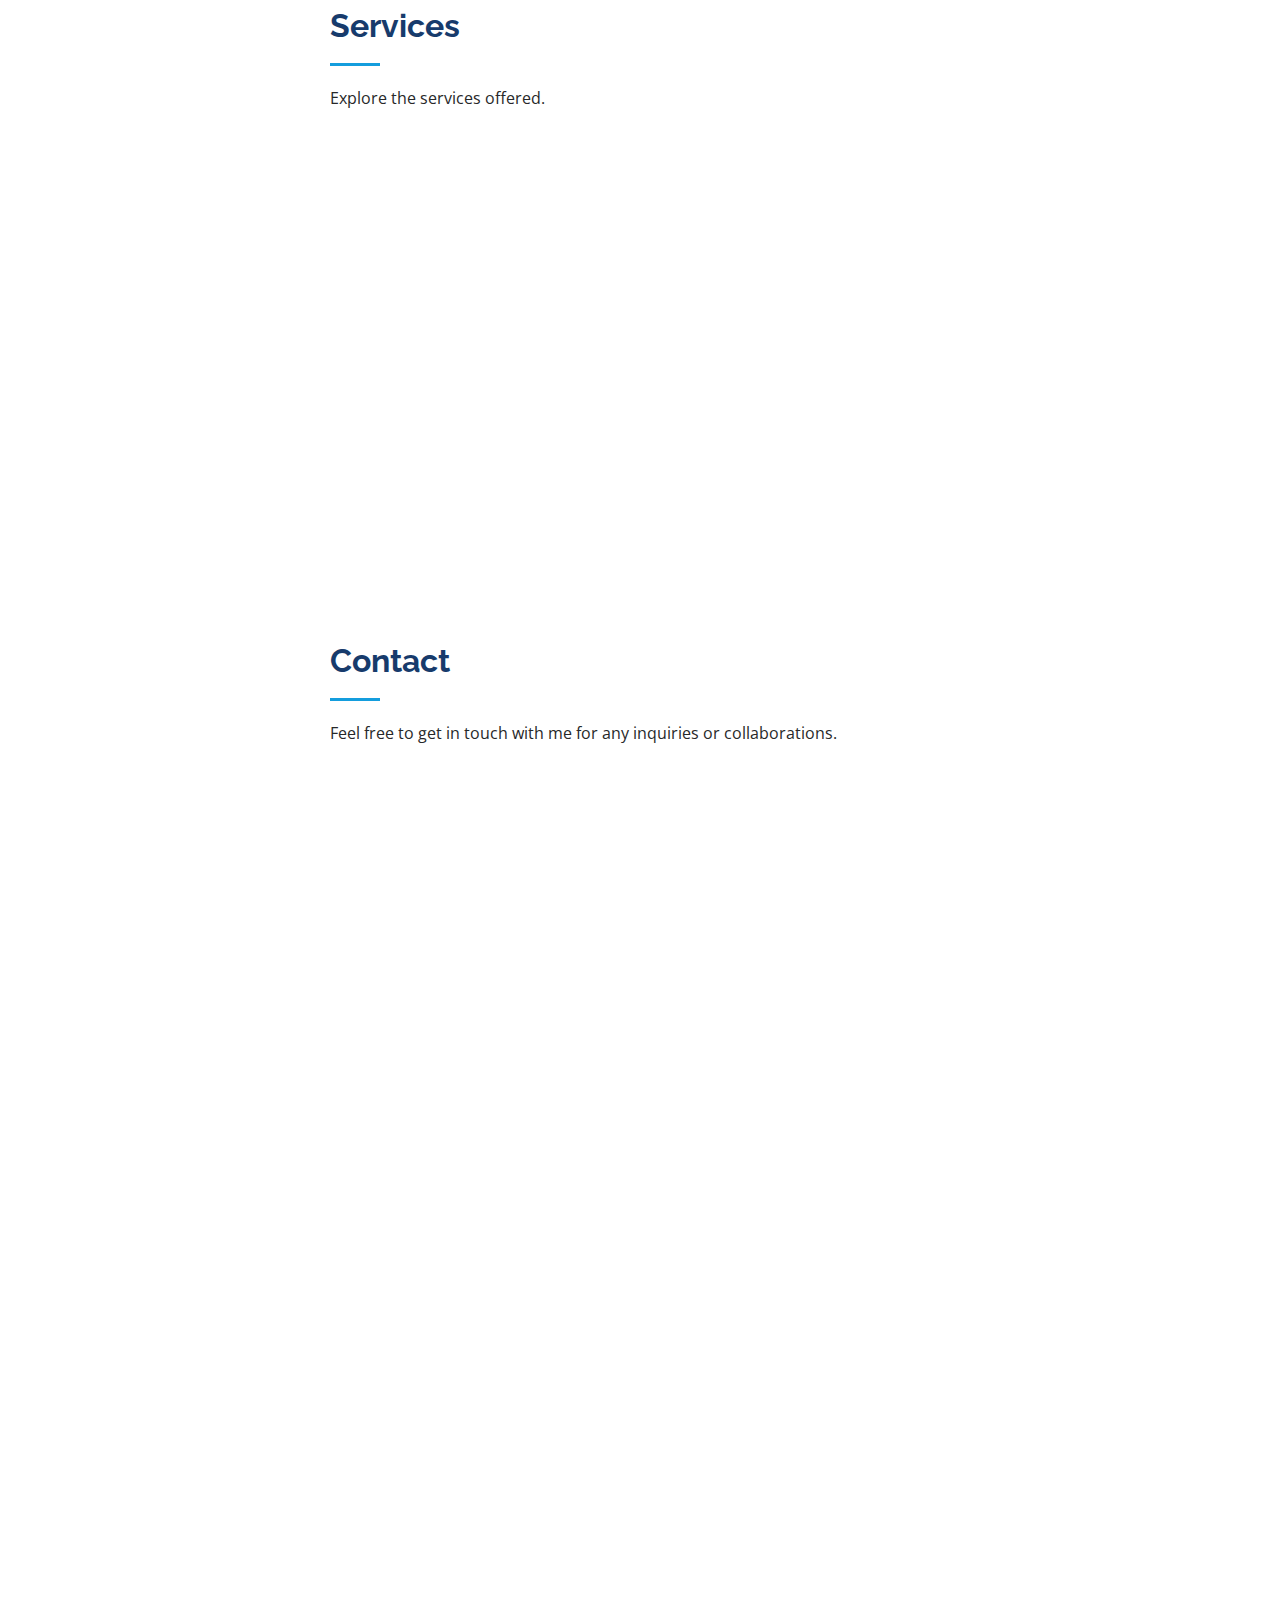
==== commit 7b9a0f79: "made favicon and projects" ====
--- a/index.html
+++ b/index.html
@@ -359,7 +359,7 @@
 
           <div class="col-lg-4 col-md-6 portfolio-item filter-web">
             <div class="portfolio-wrap">
-              <img src="assets/img/portfolio/portfolio-2.png" class="img-fluid" alt="">
+              <img src="assets/img/portfolio/portfolio-2.PNG" class="img-fluid" alt="">
               <div class="portfolio-links">
                 <a href="https://github.com/prabinbohara10/Fit_Fusion"  title="Code"><i class="bx bxl-github"></i></a>
                 <a href="https://www.youtube.com/watch?v=EOSMt_XCK-E" title="Video Demo"><i class="bx bxl-youtube"></i></a>
@@ -381,8 +381,8 @@
             <div class="portfolio-wrap">
               <img src="assets/img/portfolio/portfolio-4.png" class="img-fluid" alt="">
               <div class="portfolio-links">
-                <a href="assets/img/portfolio/portfolio-4.png" data-gallery="portfolioGallery" class="portfolio-lightbox" title="Card 2"><i class="bx bxl-github"></i></a>
-                <a href="portfolio-details.html" title="More Details"><i class="bx bxl-youtube"></i></a>
+                <a href="https://github.com/prabinbohara10/Resturant-Management-System" title="Code"><i class="bx bxl-github"></i></a>
+                <a href="" title="More Details"><i class="bx bxl-youtube"></i></a>
               </div>
             </div>
           </div>
@@ -391,8 +391,8 @@
             <div class="portfolio-wrap">
               <img src="assets/img/portfolio/portfolio-5.png" class="img-fluid" alt="">
               <div class="portfolio-links">
-                <a href="assets/img/portfolio/portfolio-5.png" data-gallery="portfolioGallery" class="portfolio-lightbox" title="Web 2"><i class="bx bxl-github"></i></a>
-                <a href="portfolio-details.html" title="More Details"><i class="bx bxl-youtube"></i></a>
+                <a href="https://github.com/prabinbohara10/Library-Information-System" title="Code"><i class="bx bxl-github"></i></a>
+                <a href="" title="More Details"><i class="bx bxl-youtube"></i></a>
               </div>
             </div>
           </div>
@@ -401,8 +401,8 @@
             <div class="portfolio-wrap">
               <img src="assets/img/portfolio/portfolio-6.png" class="img-fluid" alt="">
               <div class="portfolio-links">
-                <a href="assets/img/portfolio/portfolio-6.png" data-gallery="portfolioGallery" class="portfolio-lightbox" title="App 3"><i class="bx bxl-github"></i></a>
-                <a href="portfolio-details.html" title="More Details"><i class="bx bxl-youtube"></i></a>
+                <a href="https://github.com/prabinbohara10/Computer-Chess" title="Code"><i class="bx bxl-github"></i></a>
+                <a href="" title="More Details"><i class="bx bxl-youtube"></i></a>
               </div>
             </div>
           </div>
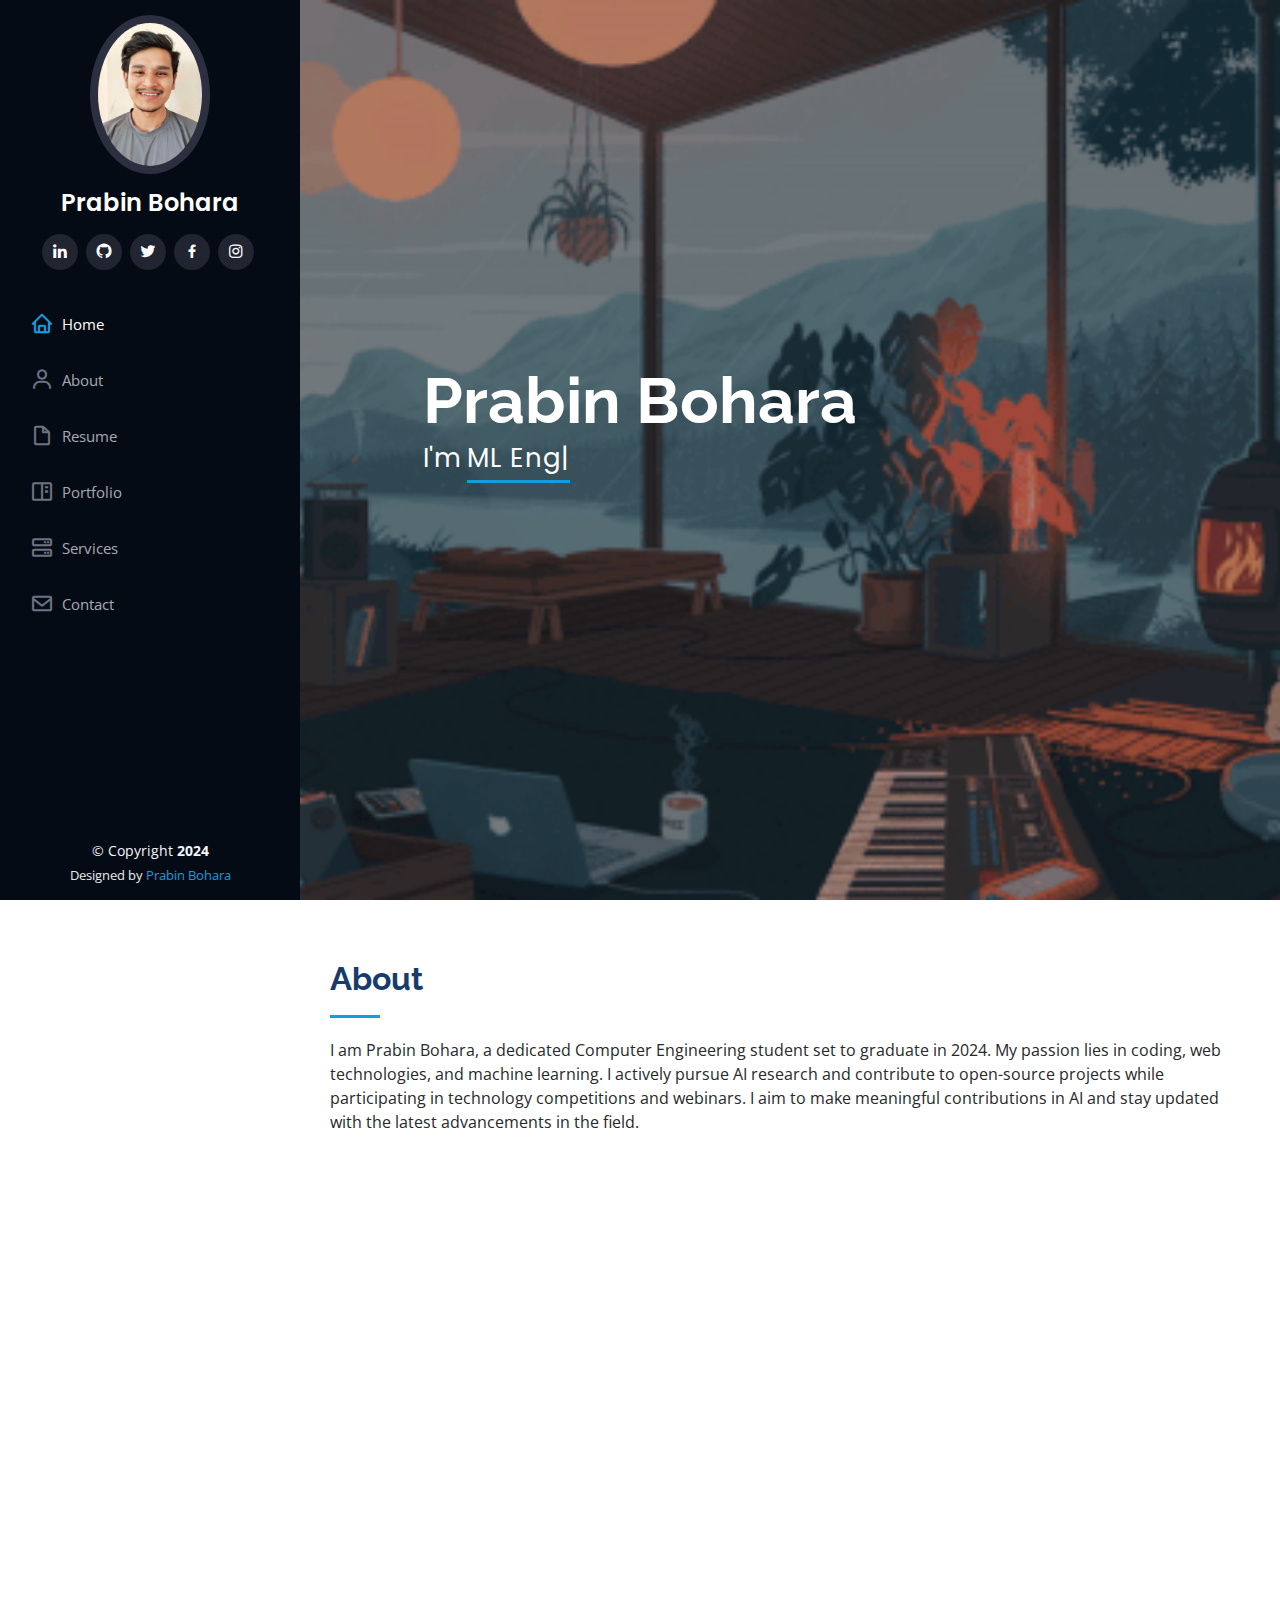
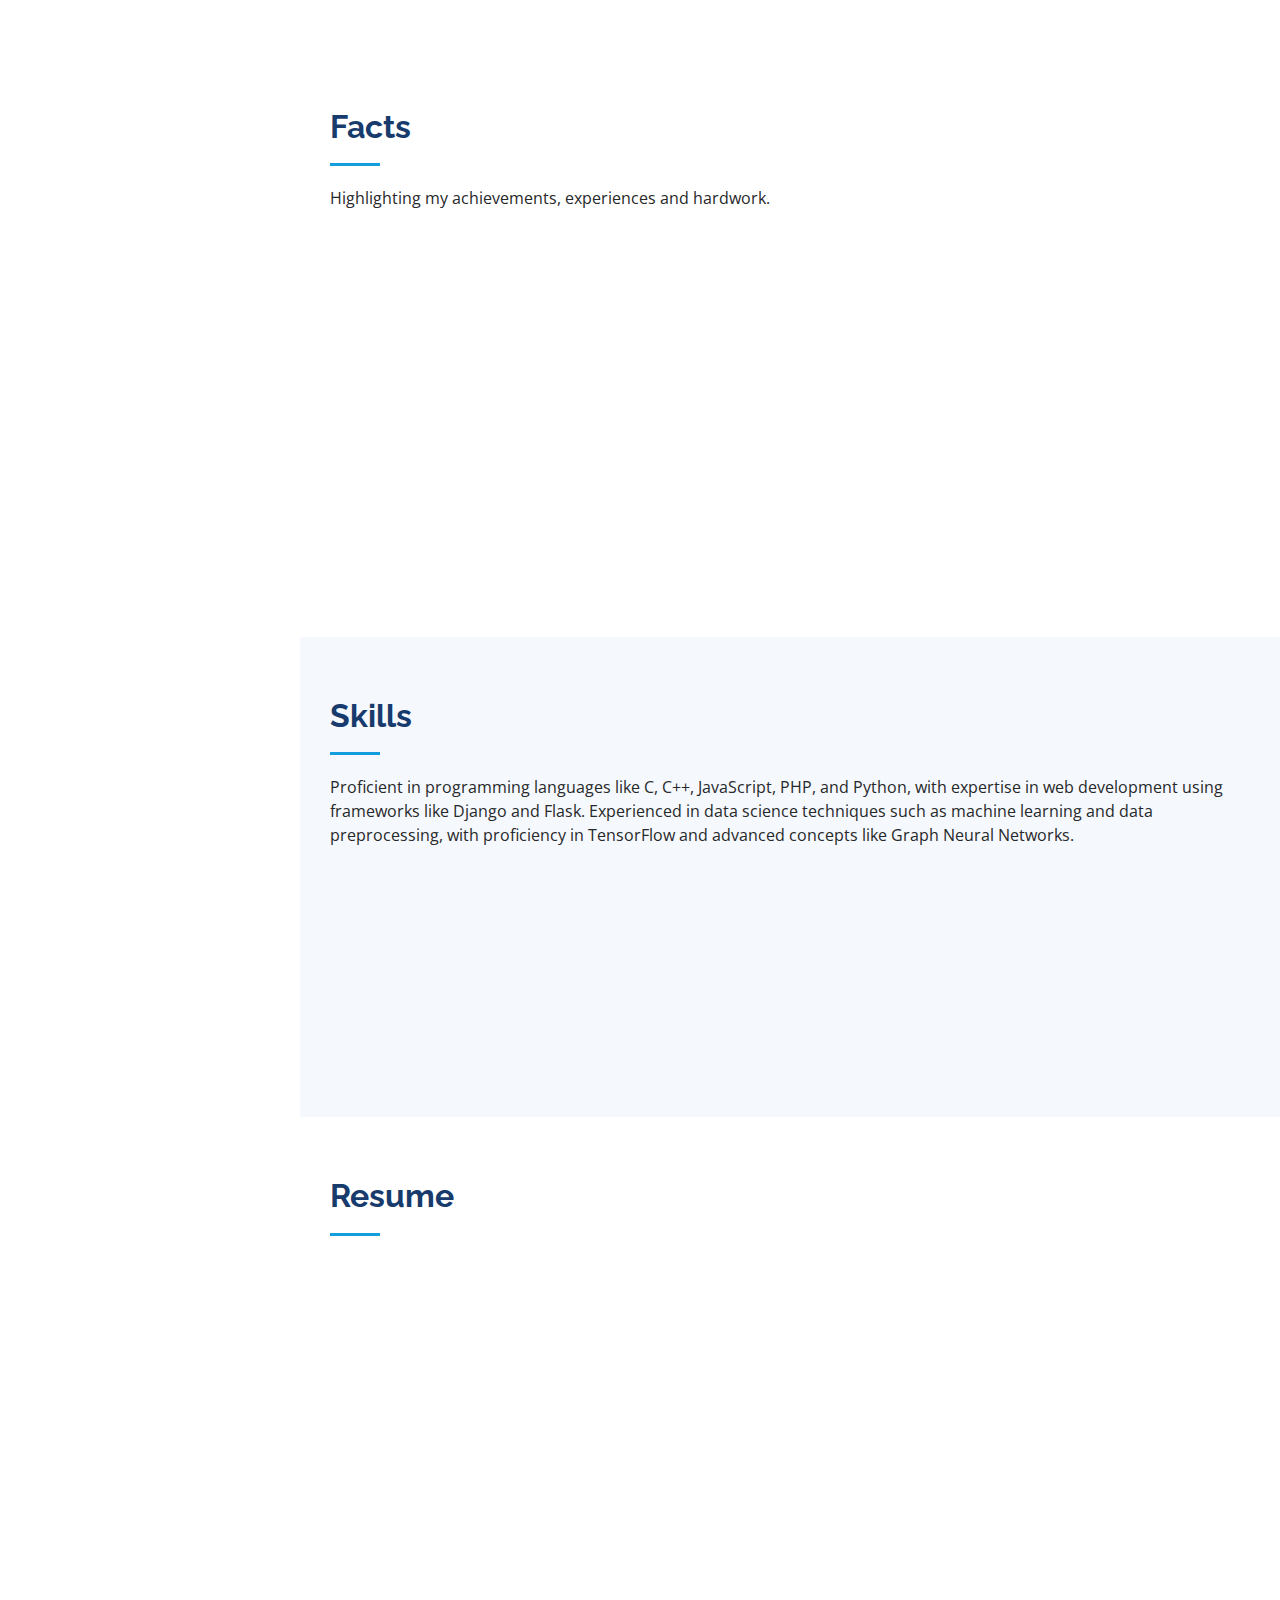
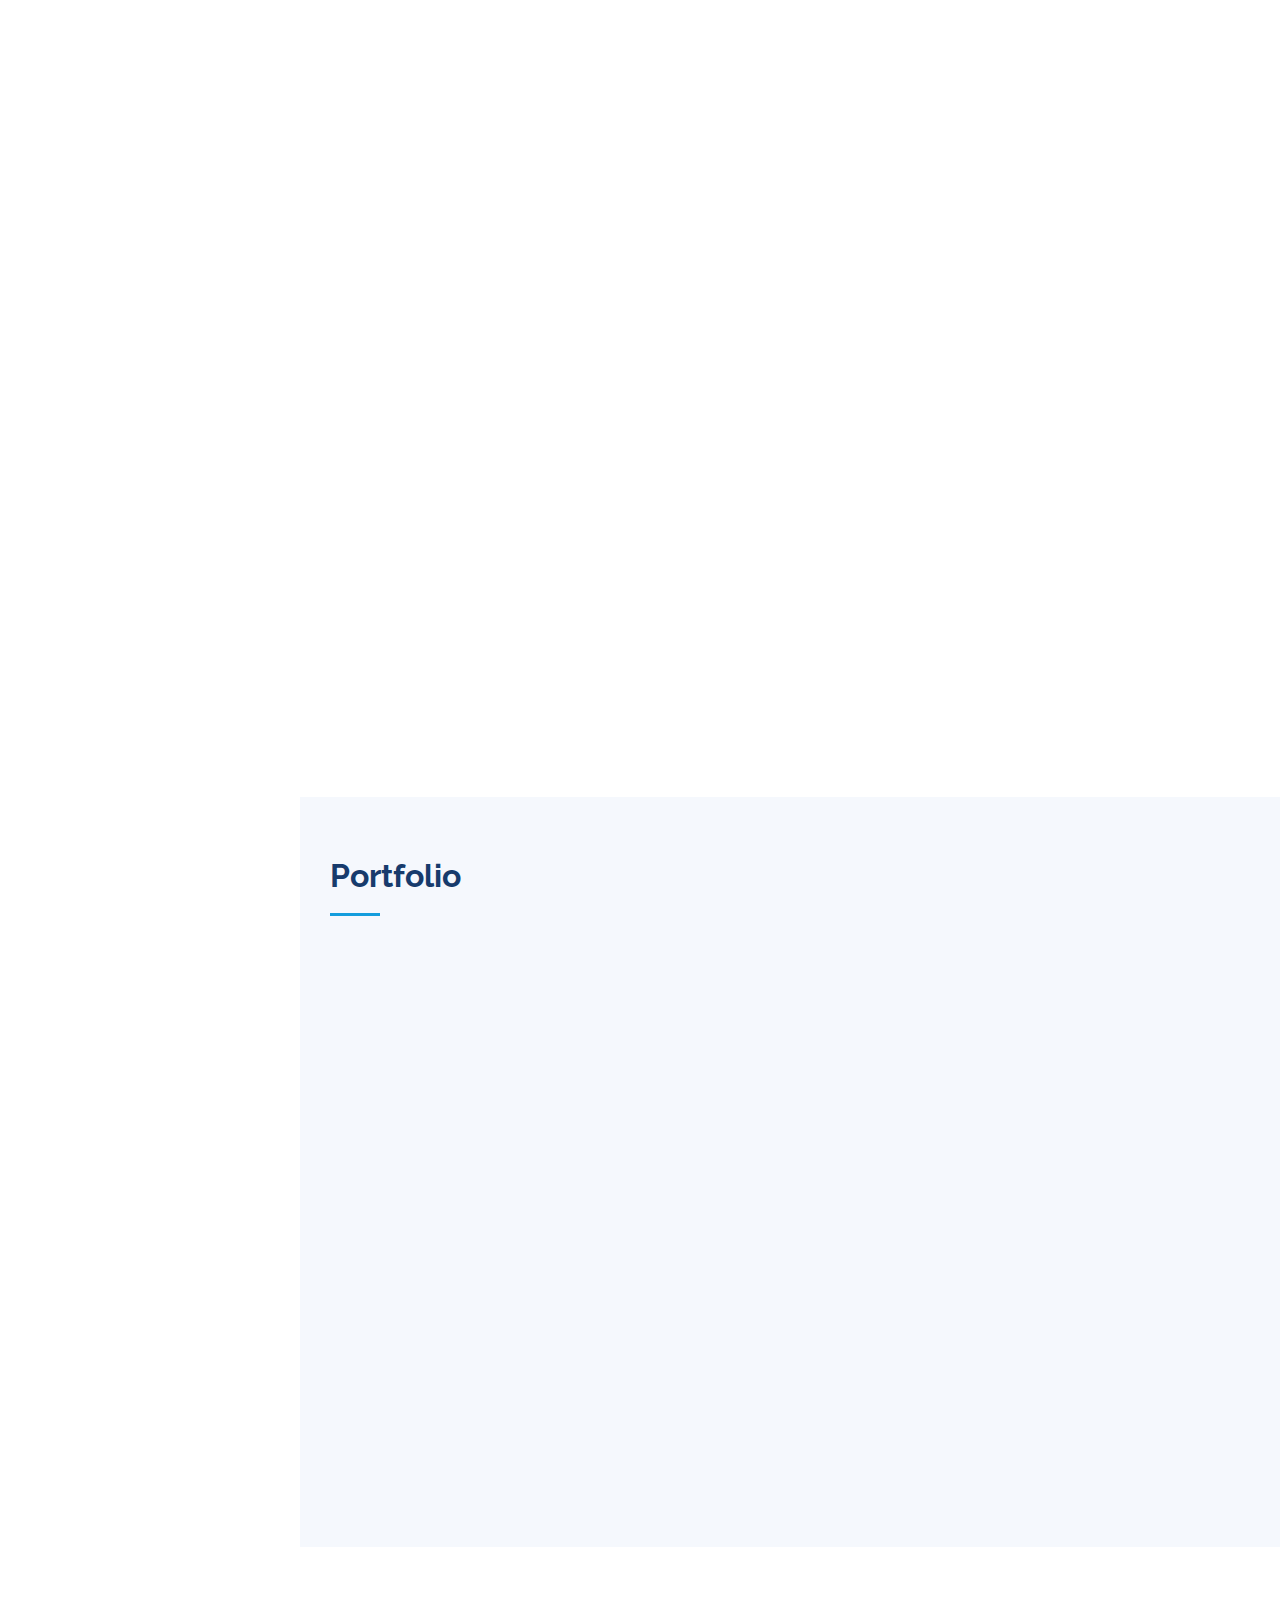
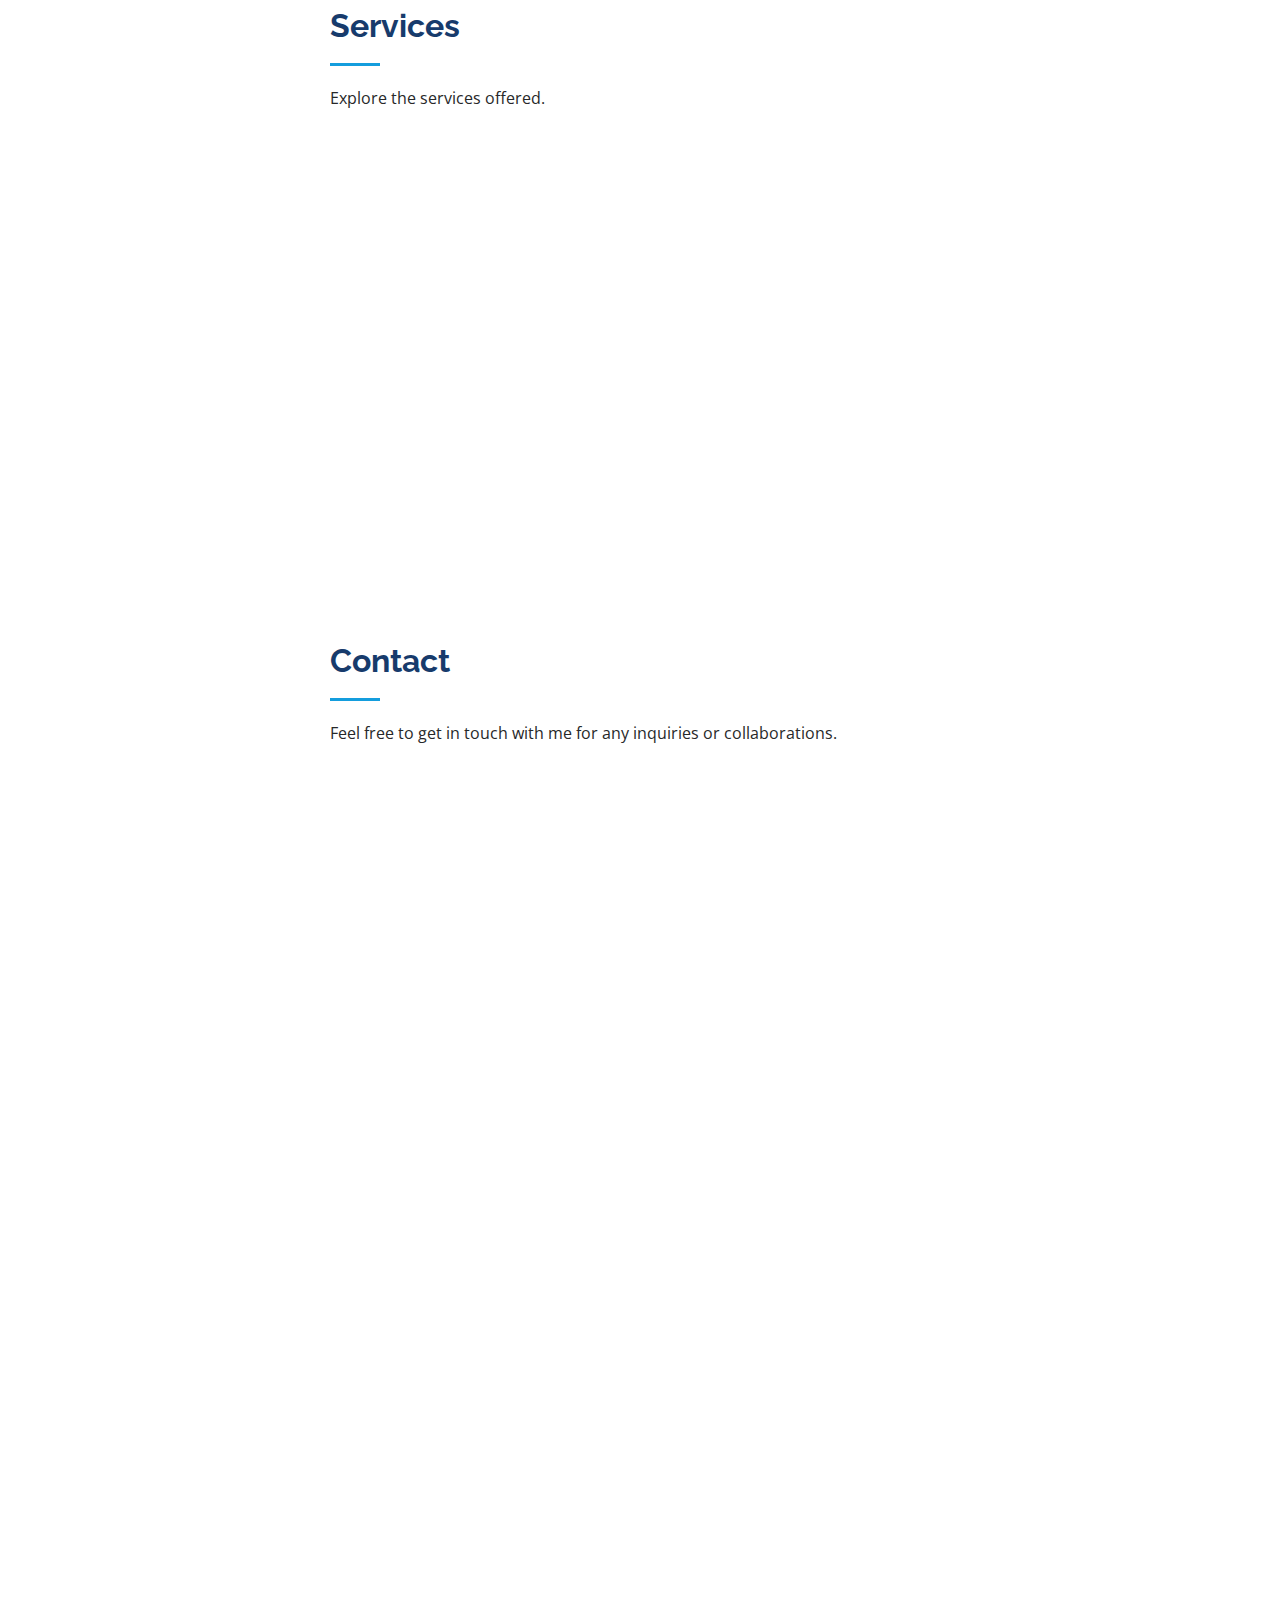
==== commit 937d94a3: "Update index.html" ====
--- a/index.html
+++ b/index.html
@@ -68,7 +68,7 @@
   <section id="hero" class="d-flex flex-column justify-content-center align-items-center">
     <div class="hero-container" data-aos="fade-in">
       <h1>Prabin Bohara</h1>
-      <p>I'm <span class="typed" data-typed-items="Software Developer, Designer, ML Engineer, Freelancer"></span></p>
+      <p>I'm <span class="typed" data-typed-items="ML Engineer, Software Developer, Designer, ML Engineer, Freelancer"></span></p>
     </div>
   </section><!-- End Hero -->
 
@@ -565,4 +565,4 @@
 
 </body>
 
-</html>+</html>
